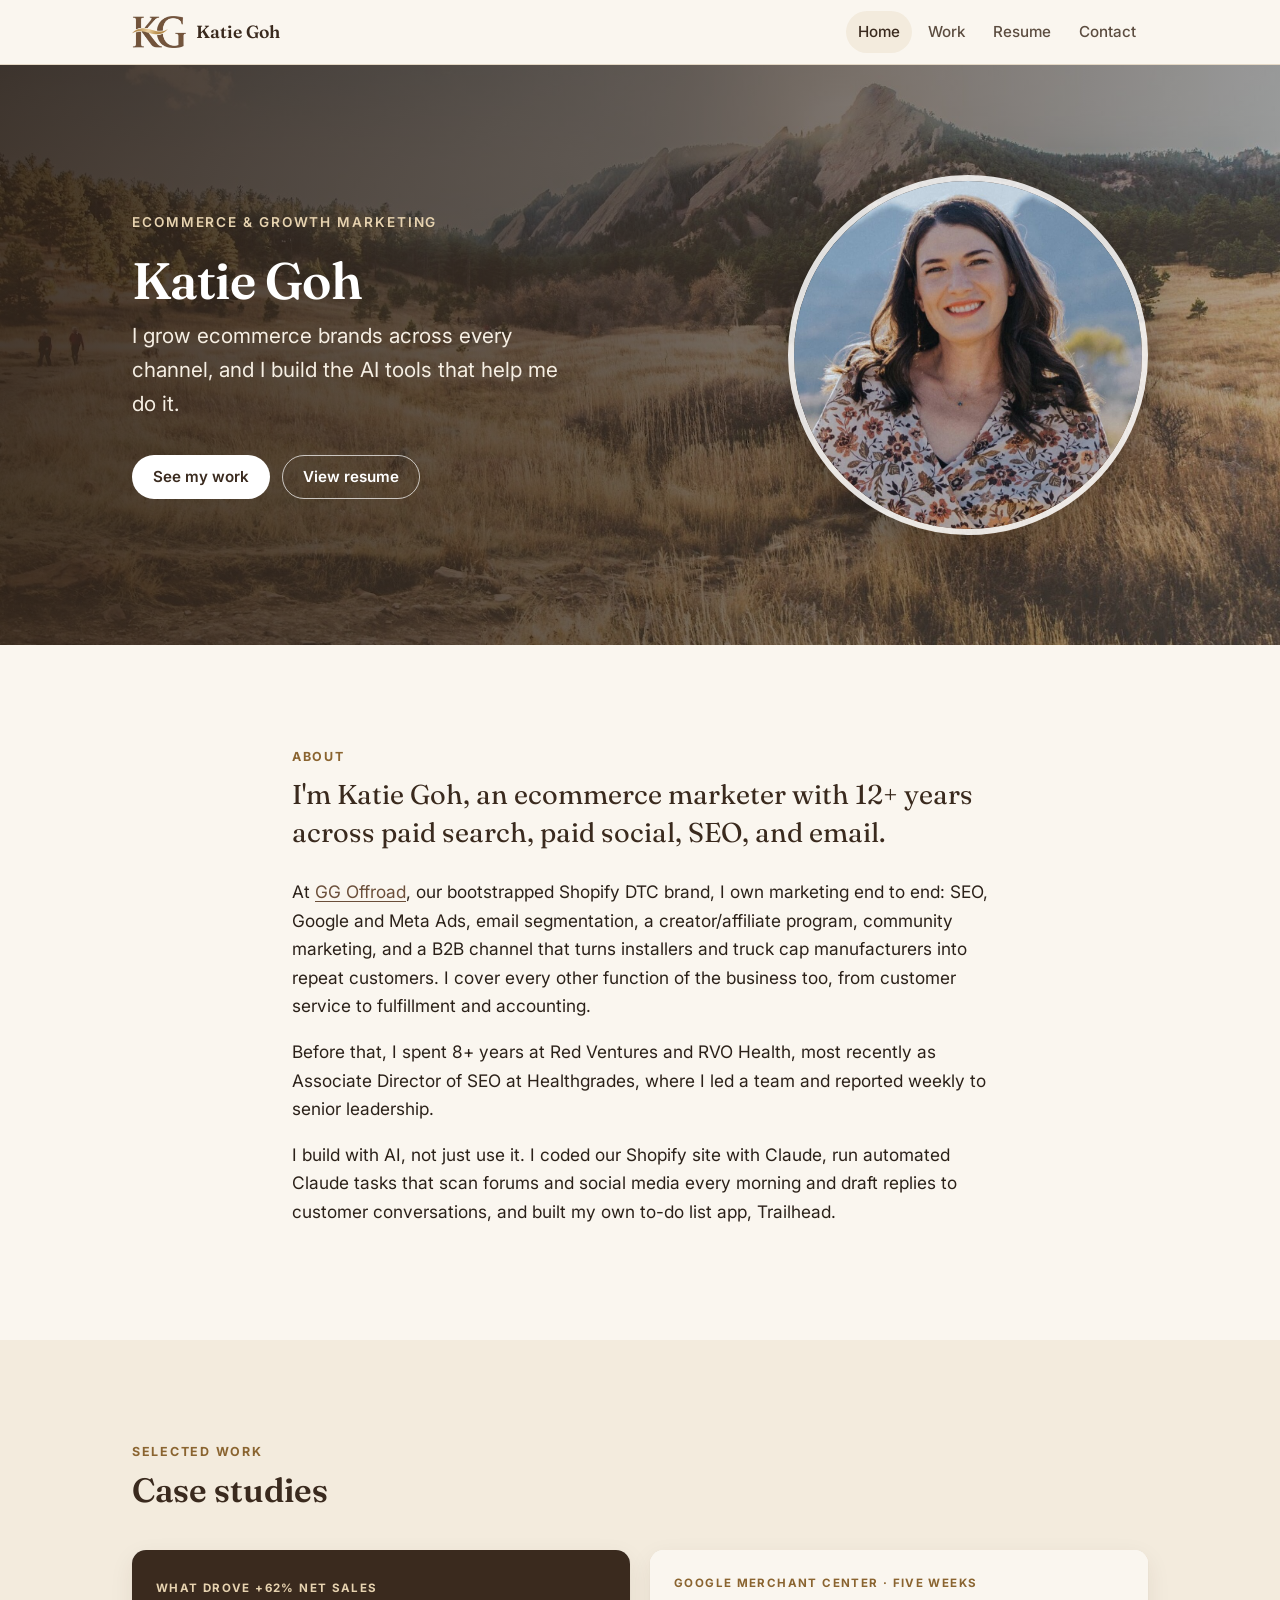
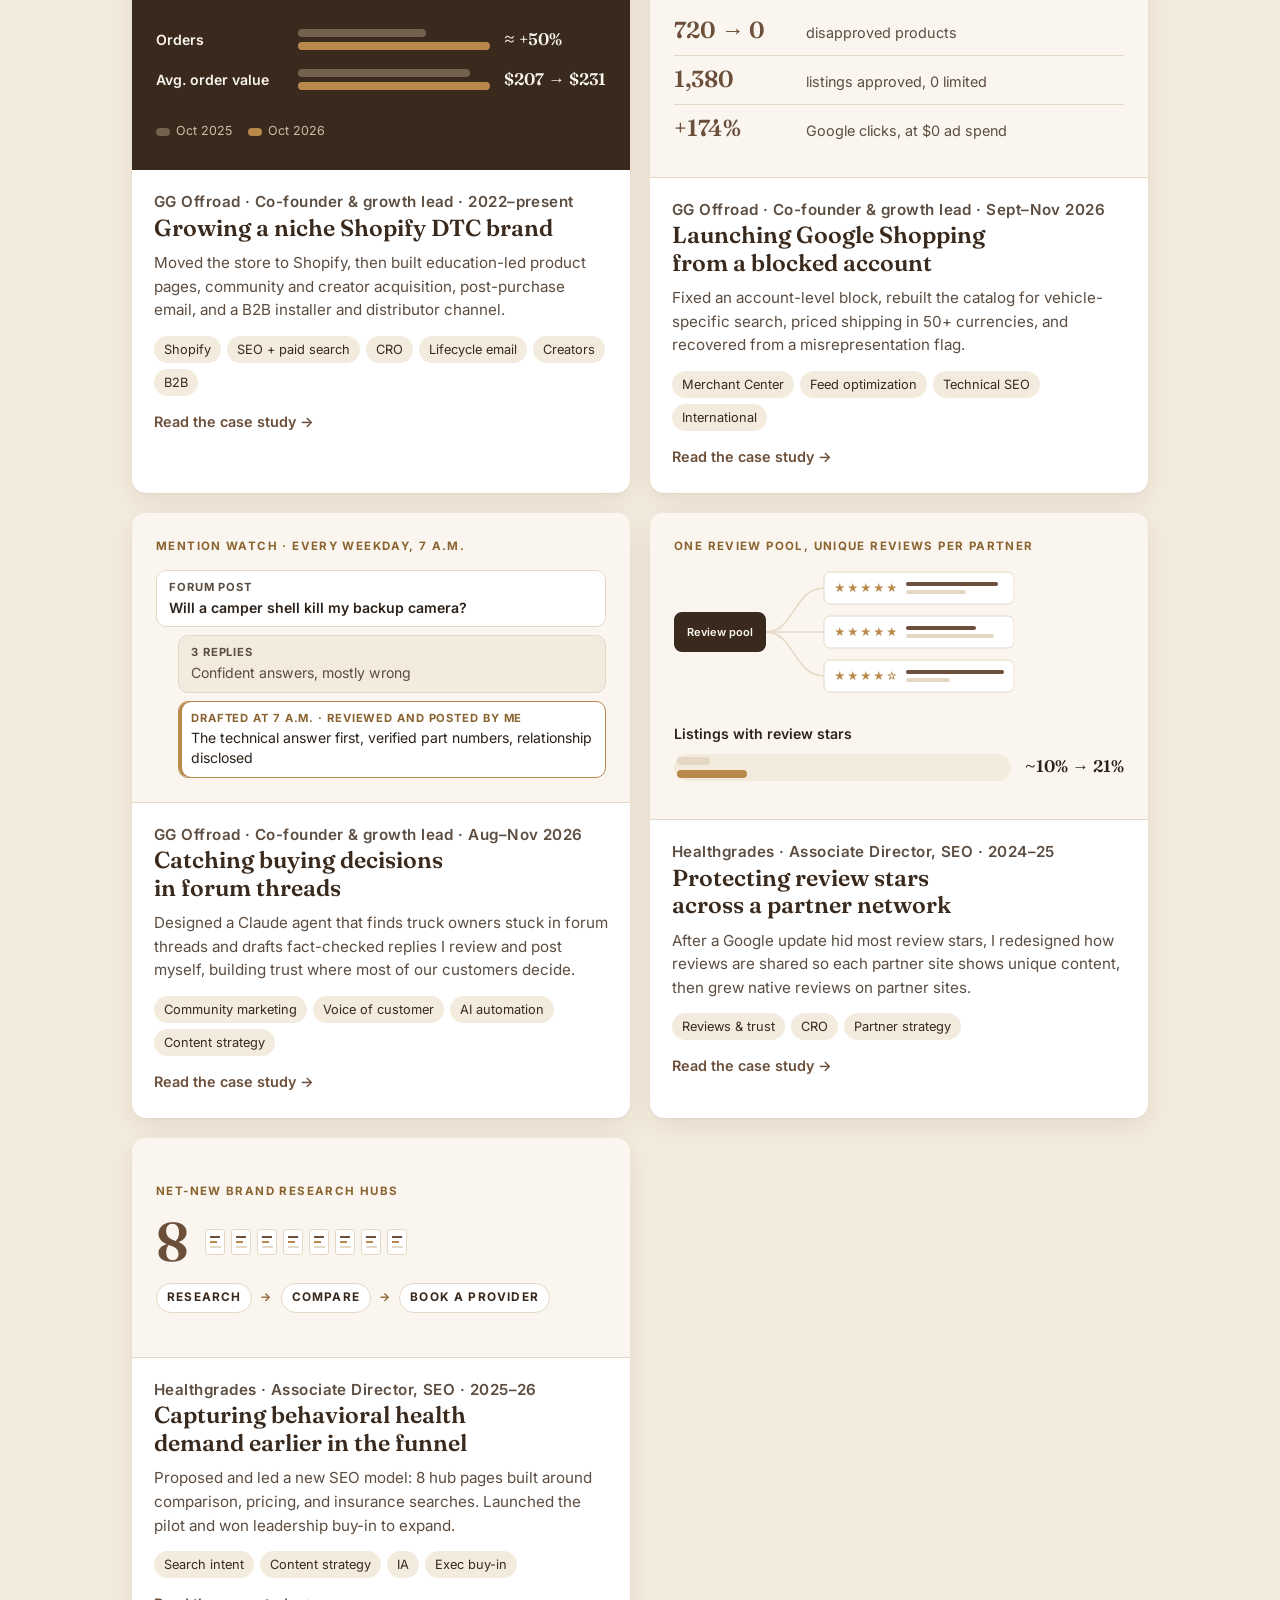
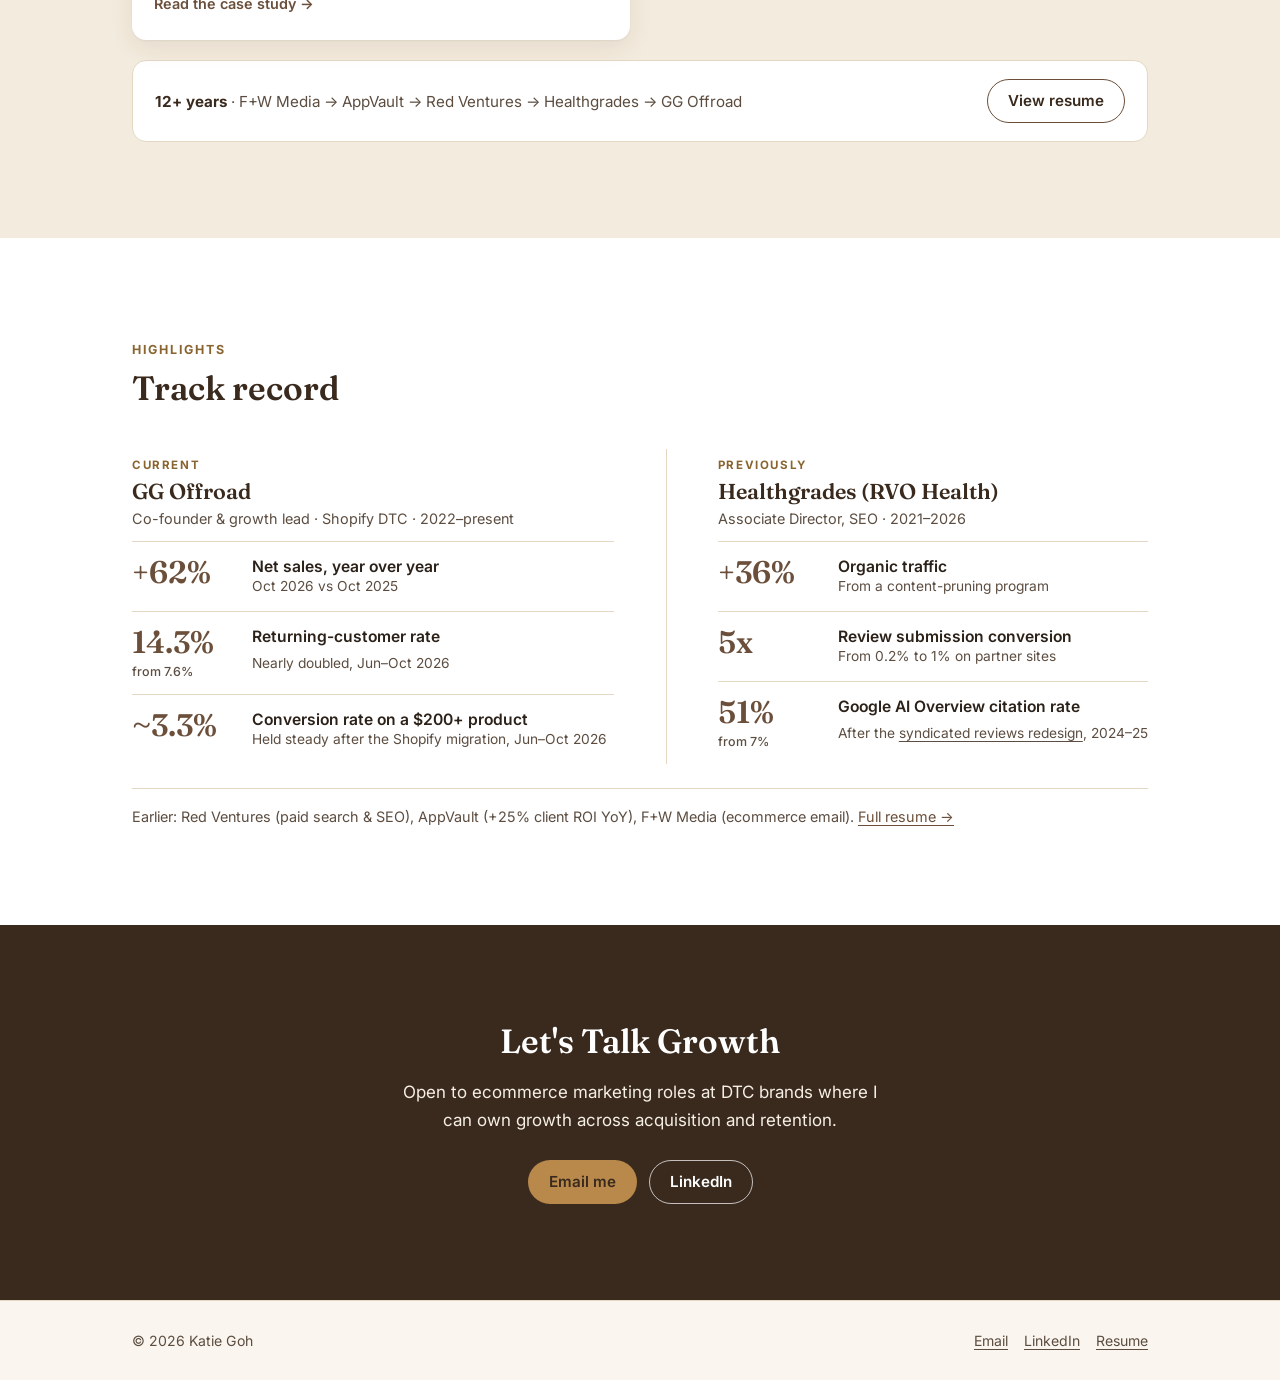
==== index.html @ f70c985a "Add Google Shopping case study; reframe Mention Watch results - New case study: launching Google Sho" ====
<!doctype html>
<html lang="en">
<head>
  <meta charset="utf-8">
  <meta name="viewport" content="width=device-width, initial-scale=1">
  <title>Katie Goh | Ecommerce &amp; Growth Marketing</title>
  <meta name="description" content="Katie Goh is an ecommerce marketer with 12+ years across paid search, paid social, SEO, and email, who builds AI tools to grow DTC brands.">
  <link rel="canonical" href="https://katelyngoh.github.io/career-portfolio/">
  <meta property="og:type" content="website">
  <meta property="og:title" content="Katie Goh | Ecommerce &amp; Growth Marketing">
  <meta property="og:description" content="I grow ecommerce brands across every channel, and I build the AI tools that help me do it.">
  <meta property="og:url" content="https://katelyngoh.github.io/career-portfolio/">
  <meta property="og:image" content="https://katelyngoh.github.io/career-portfolio/assets/img/social-preview.jpg">
  <meta name="twitter:card" content="summary_large_image">
  <link rel="icon" type="image/png" href="assets/img/favicon.png">
  <link rel="apple-touch-icon" href="assets/img/apple-touch-icon.png">
  <link rel="preconnect" href="https://fonts.googleapis.com">
  <link rel="preconnect" href="https://fonts.gstatic.com" crossorigin>
  <link href="https://fonts.googleapis.com/css2?family=Fraunces:opsz,wght@9..144,500;9..144,600&family=Inter:wght@400;500;600;700&display=swap" rel="stylesheet">
  <link rel="stylesheet" href="assets/css/style.css">
</head>
<body>
  <a class="skip-link" href="#main">Skip to content</a>

  <header class="site-header">
    <div class="container">
      <a class="brand" href="index.html" aria-label="Katie Goh, home">
        <img src="assets/img/kg-mark.png" alt="" width="204" height="120">
        <span>Katie Goh</span>
      </a>
      <nav aria-label="Main">
        <ul class="nav">
          <li><a href="index.html" aria-current="page">Home</a></li>
          <li><a href="index.html#work">Work</a></li>
          <li><a href="resume.html">Resume</a></li>
          <li><a href="#contact">Contact</a></li>
        </ul>
      </nav>
    </div>
  </header>

  <main id="main">
    <section class="hero">
      <div class="container">
        <div>
          <p class="eyebrow">Ecommerce &amp; Growth Marketing</p>
          <h1>Katie Goh</h1>
          <p class="lede">I grow ecommerce brands across every channel, and I build the AI tools that help me do it.</p>
          <div class="btn-row">
            <a class="btn btn-light" href="#work">See my work</a>
            <a class="btn btn-ghost" href="resume.html">View resume</a>
          </div>
        </div>
        <div class="hero-photo">
          <img src="assets/img/katie-goh.jpg" alt="Portrait of Katie Goh" width="900" height="900">
        </div>
      </div>
    </section>

    <section class="section about" id="about">
      <div class="container narrow">
        <span class="kicker">About</span>
        <p class="big">I'm Katie Goh, an ecommerce marketer with 12+ years across paid search, paid social, SEO, and email.</p>
        <p>At <a href="gg-offroad.html">GG Offroad</a>, our bootstrapped Shopify DTC brand, I own marketing end to end: SEO, Google and Meta Ads, email segmentation, a creator/affiliate program, community marketing, and a B2B channel that turns installers and truck cap manufacturers into repeat customers. I cover every other function of the business too, from customer service to fulfillment and accounting.</p>
        <p>Before that, I spent 8+ years at Red Ventures and RVO Health, most recently as Associate Director of SEO at Healthgrades, where I led a team and reported weekly to senior leadership.</p>
        <p>I build with AI, not just use it. I coded our Shopify site with Claude, run automated Claude tasks that scan forums and social media every morning and draft replies to customer conversations, and built my own to-do list app, Trailhead.</p>
      </div>
    </section>

    <section class="section section-alt" id="work">
      <div class="container">
        <span class="kicker">Selected work</span>
        <h2 class="section-title">Case studies</h2>

        <div class="cases">
          <article class="case">
            <div class="case-cover case-cover--dark">
              <p class="cover-label">What drove +62% net sales</p>
              <dl class="pairs">
                <dt>Orders</dt>
                <dd class="track" aria-hidden="true"><i style="--w:66.7%"></i><i style="--w:100%"></i></dd>
                <dd class="val">≈ +50%</dd>
                <dt>Avg. order value</dt>
                <dd class="track" aria-hidden="true"><i style="--w:89.6%"></i><i style="--w:100%"></i></dd>
                <dd class="val">$207 <span aria-hidden="true">→</span><span class="sr-only">to</span> $231</dd>
              </dl>
              <p class="legend" aria-hidden="true"><span class="before">Oct 2025</span><span class="after">Oct 2026</span></p>
            </div>
            <div class="case-body">
              <p class="case-meta">GG Offroad · Co-founder &amp; growth lead · 2022–present</p>
              <h3><a href="gg-offroad.html">Growing a niche Shopify DTC brand</a></h3>
              <p>Moved the store to Shopify, then built education-led product pages, community and creator acquisition, post-purchase email, and a B2B installer and distributor channel.</p>
              <ul class="case-tags" aria-label="Skills">
                <li>Shopify</li><li>SEO + paid search</li><li>CRO</li><li>Lifecycle email</li><li>Creators</li><li>B2B</li>
              </ul>
              <span class="more" aria-hidden="true">Read the case study →</span>
            </div>
          </article>

          <article class="case">
            <div class="case-cover">
              <p class="cover-label">Google Merchant Center · five weeks</p>
              <dl class="cover-stats">
                <div><dt>720 <span aria-hidden="true">→</span><span class="sr-only">to</span> 0</dt><dd>disapproved products</dd></div>
                <div><dt>1,380</dt><dd>listings approved, 0 limited</dd></div>
                <div><dt>+174%</dt><dd>Google clicks, at $0 ad spend</dd></div>
              </dl>
            </div>
            <div class="case-body">
              <p class="case-meta">GG Offroad · Co-founder &amp; growth lead · Sept–Nov 2026</p>
              <h3><a href="google-shopping.html">Launching Google Shopping from a blocked account</a></h3>
              <p>Fixed an account-level block, rebuilt the catalog for vehicle-specific search, priced shipping in 50+ currencies, and recovered from a misrepresentation flag.</p>
              <ul class="case-tags" aria-label="Skills">
                <li>Merchant Center</li><li>Feed optimization</li><li>Technical SEO</li><li>International</li>
              </ul>
              <span class="more" aria-hidden="true">Read the case study →</span>
            </div>
          </article>

          <article class="case">
            <div class="case-cover">
              <p class="cover-label">Mention Watch · every weekday, 7 a.m.</p>
              <div class="thread" aria-hidden="true">
                <p class="post"><span>Forum post</span>Will a camper shell kill my backup camera?</p>
                <p class="reply reply--muted"><span>3 replies</span>Confident answers, mostly wrong</p>
                <p class="reply reply--draft"><span>Drafted at 7 a.m. · reviewed and posted by me</span>The technical answer first, verified part numbers, relationship disclosed</p>
              </div>
            </div>
            <div class="case-body">
              <p class="case-meta">GG Offroad · Co-founder &amp; growth lead · Aug–Nov 2026</p>
              <h3><a href="mention-watch.html">Catching buying decisions in forum threads</a></h3>
              <p>Designed a Claude agent that finds truck owners stuck in forum threads and drafts fact-checked replies I review and post myself, building trust where most of our customers decide.</p>
              <ul class="case-tags" aria-label="Skills">
                <li>Community marketing</li><li>Voice of customer</li><li>AI automation</li><li>Content strategy</li>
              </ul>
              <span class="more" aria-hidden="true">Read the case study →</span>
            </div>
          </article>

          <article class="case">
            <div class="case-cover">
              <p class="cover-label">One review pool, unique reviews per partner</p>
              <svg class="network" viewBox="0 0 340 124" aria-hidden="true" focusable="false">
                <g stroke="#e4d8c5" stroke-width="1.5" fill="none">
                  <path d="M92 62 C120 62 120 18 150 18"/>
                  <path d="M92 62 L150 62"/>
                  <path d="M92 62 C120 62 120 106 150 106"/>
                </g>
                <rect x="0" y="42" width="92" height="40" rx="8" fill="#3a2a1e"/>
                <text x="46" y="66" text-anchor="middle" font-family="Inter, sans-serif" font-size="11" font-weight="600" fill="#faf6ef">Review pool</text>
                <g font-family="Inter, sans-serif" font-size="11" fill="#b8894a">
                  <rect x="150" y="2" width="190" height="32" rx="6" fill="#fff" stroke="#e4d8c5"/>
                  <text x="160" y="22" letter-spacing="1">★★★★★</text>
                  <rect x="232" y="12" width="92" height="4" rx="2" fill="#6b4f3a"/><rect x="232" y="20" width="60" height="4" rx="2" fill="#e4d8c5"/>
                  <rect x="150" y="46" width="190" height="32" rx="6" fill="#fff" stroke="#e4d8c5"/>
                  <text x="160" y="66" letter-spacing="1">★★★★★</text>
                  <rect x="232" y="56" width="70" height="4" rx="2" fill="#6b4f3a"/><rect x="232" y="64" width="88" height="4" rx="2" fill="#e4d8c5"/>
                  <rect x="150" y="90" width="190" height="32" rx="6" fill="#fff" stroke="#e4d8c5"/>
                  <text x="160" y="110" letter-spacing="1">★★★★☆</text>
                  <rect x="232" y="100" width="98" height="4" rx="2" fill="#6b4f3a"/><rect x="232" y="108" width="44" height="4" rx="2" fill="#e4d8c5"/>
                </g>
              </svg>
              <dl class="pairs pairs--stack">
                <dt>Listings with review stars</dt>
                <dd class="track track--scale" aria-hidden="true"><i style="--w:10%"></i><i style="--w:21%"></i></dd>
                <dd class="val">~10% <span aria-hidden="true">→</span><span class="sr-only">to</span> 21%</dd>
              </dl>
            </div>
            <div class="case-body">
              <p class="case-meta">Healthgrades · Associate Director, SEO · 2024–25</p>
              <h3><a href="syndicated-reviews.html">Protecting review stars across a partner network</a></h3>
              <p>After a Google update hid most review stars, I redesigned how reviews are shared so each partner site shows unique content, then grew native reviews on partner sites.</p>
              <ul class="case-tags" aria-label="Skills">
                <li>Reviews &amp; trust</li><li>CRO</li><li>Partner strategy</li>
              </ul>
              <span class="more" aria-hidden="true">Read the case study →</span>
            </div>
          </article>

          <article class="case">
            <div class="case-cover">
              <p class="cover-label">Net-new brand research hubs</p>
              <div class="hub-count">
                <span class="big" aria-hidden="true">8</span>
                <span class="pages" aria-hidden="true"><i></i><i></i><i></i><i></i><i></i><i></i><i></i><i></i></span>
              </div>
              <ol class="steps" aria-label="User journey the hubs serve">
                <li>Research</li><li class="arrow" aria-hidden="true">→</li><li>Compare</li><li class="arrow" aria-hidden="true">→</li><li>Book a provider</li>
              </ol>
            </div>
            <div class="case-body">
              <p class="case-meta">Healthgrades · Associate Director, SEO · 2025–26</p>
              <h3><a href="behavioral-health-seo.html">Capturing behavioral health demand earlier in the funnel</a></h3>
              <p>Proposed and led a new SEO model: 8 hub pages built around comparison, pricing, and insurance searches. Launched the pilot and won leadership buy-in to expand.</p>
              <ul class="case-tags" aria-label="Skills">
                <li>Search intent</li><li>Content strategy</li><li>IA</li><li>Exec buy-in</li>
              </ul>
              <span class="more" aria-hidden="true">Read the case study →</span>
            </div>
          </article>
        </div>

        <div class="resume-strip">
          <p><strong>12+ years</strong> · F+W Media → AppVault → Red Ventures → Healthgrades → GG Offroad</p>
          <a class="btn btn-outline" href="resume.html">View resume</a>
        </div>
      </div>
    </section>

    <section class="proof" aria-labelledby="proof-title">
      <div class="container">
        <span class="kicker">Highlights</span>
        <h2 id="proof-title" class="section-title">Track record</h2>
        <div class="proof-grid">
          <article class="ledger">
            <header>
              <span class="ledger-tag">Current</span>
              <h3>GG Offroad</h3>
              <p>Co-founder &amp; growth lead · Shopify DTC · 2022–present</p>
            </header>
            <ul>
              <li>
                <span class="num">+62%</span>
                <span class="what">Net sales, year over year</span>
                <span class="how">Oct 2026 vs Oct 2025</span>
              </li>
              <li>
                <span class="num">14.3%<small>from 7.6%</small></span>
                <span class="what">Returning-customer rate</span>
                <span class="how">Nearly doubled, Jun–Oct 2026</span>
              </li>
              <li>
                <span class="num">~3.3%</span>
                <span class="what">Conversion rate on a $200+ product</span>
                <span class="how">Held steady after the Shopify migration, Jun–Oct 2026</span>
              </li>
            </ul>
          </article>
          <article class="ledger">
            <header>
              <span class="ledger-tag">Previously</span>
              <h3>Healthgrades (RVO Health)</h3>
              <p>Associate Director, SEO · 2021–2026</p>
            </header>
            <ul>
              <li>
                <span class="num">+36%</span>
                <span class="what">Organic traffic</span>
                <span class="how">From a content-pruning program</span>
              </li>
              <li>
                <span class="num">5x</span>
                <span class="what">Review submission conversion</span>
                <span class="how">From 0.2% to 1% on partner sites</span>
              </li>
              <li>
                <span class="num">51%<small>from 7%</small></span>
                <span class="what">Google AI Overview citation rate</span>
                <span class="how">After the <a href="syndicated-reviews.html">syndicated reviews redesign</a>, 2024–25</span>
              </li>
            </ul>
          </article>
        </div>
        <p class="proof-earlier">Earlier: Red Ventures (paid search &amp; SEO), AppVault (+25% client ROI YoY), F+W Media (ecommerce email). <a href="resume.html">Full resume →</a></p>
      </div>
    </section>

    <section class="section contact" id="contact">
      <div class="container">
        <h2>Let's Talk Growth</h2>
        <p>Open to ecommerce marketing roles at DTC brands where I can own growth across acquisition and retention.</p>
        <div class="btn-row">
          <a class="btn btn-primary" href="mailto:goh.katelyn@gmail.com?subject=I%20saw%20your%20portfolio...">Email me</a>
          <a class="btn btn-ghost" href="https://www.linkedin.com/in/katiegoh/" rel="noopener">LinkedIn</a>
        </div>
      </div>
    </section>
  </main>

  <footer class="site-footer">
    <div class="container">
      <span>© <span data-year>2026</span> Katie Goh</span>
      <ul>
        <li><a href="mailto:goh.katelyn@gmail.com">Email</a></li>
        <li><a href="https://www.linkedin.com/in/katiegoh/" rel="noopener">LinkedIn</a></li>
        <li><a href="resume.html">Resume</a></li>
      </ul>
    </div>
  </footer>
  <script>document.querySelectorAll('[data-year]').forEach(function (el) { el.textContent = new Date().getFullYear(); });</script>
</body>
</html>
---- assets/css/style.css ----
/* ==========================================================================
   Katie Goh Portfolio — shared styles
   Colors come from the KG logo: deep brown, warm gold, and cream.
   Change a color here and it updates on every page.
   ========================================================================== */

:root {
  --cream: #faf6ef;
  --cream-2: #f3ebdd;
  --paper: #ffffff;
  --ink: #2b2119;
  --ink-soft: #5c4d40;
  --brown: #6b4f3a;
  --brown-deep: #3a2a1e;
  --gold: #b8894a;
  --gold-soft: #e7d3b0;
  --gold-ink: #8a6430;   /* darker gold for small text: passes contrast */
  --line: #e4d8c5;

  --serif: "Fraunces", Georgia, "Times New Roman", serif;
  --sans: "Inter", system-ui, -apple-system, "Segoe UI", Roboto, sans-serif;

  --radius: 14px;
  --shadow: 0 1px 2px rgba(58, 42, 30, 0.06), 0 8px 24px rgba(58, 42, 30, 0.08);
  --max: 1080px;
  --gutter: clamp(16px, 4vw, 32px);
}

*,
*::before,
*::after { box-sizing: border-box; }

html { scroll-behavior: smooth; -webkit-text-size-adjust: 100%; }

body {
  margin: 0;
  background: var(--cream);
  color: var(--ink);
  font-family: var(--sans);
  font-size: 17px;
  line-height: 1.65;
  -webkit-font-smoothing: antialiased;
}

img { max-width: 100%; height: auto; display: block; }

a { color: var(--brown); text-underline-offset: 3px; text-decoration-thickness: 1px; }
a:hover { color: var(--gold); }

h1, h2, h3 {
  font-family: var(--serif);
  color: var(--brown-deep);
  line-height: 1.2;
  font-weight: 600;
  margin: 0 0 0.5em;
  text-wrap: balance;
}
h1 { font-size: clamp(2.1rem, 5vw, 3.2rem); letter-spacing: -0.01em; }
h2 { font-size: clamp(1.6rem, 3.2vw, 2.1rem); }
h3 { font-size: 1.25rem; }

p { margin: 0 0 1em; }

.container { width: 100%; max-width: var(--max); margin: 0 auto; padding: 0 var(--gutter); }
.narrow { max-width: 760px; }

.skip-link {
  position: absolute; left: -9999px; top: 8px;
  background: var(--brown-deep); color: #fff; padding: 8px 14px; border-radius: 8px; z-index: 100;
}
.skip-link:focus { left: 8px; }

:focus-visible { outline: 3px solid var(--gold); outline-offset: 3px; border-radius: 4px; }

/* ---------- Header / navigation ---------- */

.site-header {
  position: sticky; top: 0; z-index: 50;
  background: rgba(250, 246, 239, 0.92);
  backdrop-filter: saturate(140%) blur(8px);
  -webkit-backdrop-filter: saturate(140%) blur(8px);
  border-bottom: 1px solid var(--line);
}
.site-header .container {
  display: flex; align-items: center; justify-content: space-between;
  gap: 16px; min-height: 64px;
}
.brand { display: flex; align-items: center; gap: 10px; text-decoration: none; color: var(--brown-deep); }
.brand img { height: 32px; width: auto; }
.brand span { font-family: var(--serif); font-weight: 600; font-size: 1.1rem; }

.nav { display: flex; gap: 4px; list-style: none; margin: 0; padding: 0; }
.nav a {
  display: block; padding: 8px 12px; border-radius: 999px;
  text-decoration: none; color: var(--ink-soft); font-weight: 500; font-size: 0.95rem;
}
.nav a:hover { background: var(--cream-2); color: var(--brown-deep); }
.nav a[aria-current="page"] { color: var(--brown-deep); background: var(--cream-2); }

@media (max-width: 560px) {
  .brand span { display: none; }
  .nav a { padding: 8px 9px; font-size: 0.9rem; }
}

/* ---------- Buttons ---------- */

.btn {
  display: inline-flex; align-items: center; gap: 8px;
  padding: 12px 20px; border-radius: 999px;
  font-weight: 600; font-size: 0.95rem; text-decoration: none;
  border: 1.5px solid transparent; transition: transform .15s ease, background .15s ease;
  font-family: inherit; background: transparent; cursor: pointer; line-height: 1.2;
}
.btn:hover { transform: translateY(-1px); }
.btn-primary { background: var(--brown-deep); color: #fff; }
.btn-primary:hover { background: var(--brown); color: #fff; }
.btn-light { background: #fff; color: var(--brown-deep); }
.btn-light:hover { background: var(--gold-soft); color: var(--brown-deep); }
.btn-ghost { border-color: rgba(255,255,255,0.7); color: #fff; }
.btn-ghost:hover { background: rgba(255,255,255,0.12); color: #fff; }
.btn-outline { border-color: var(--brown); color: var(--brown-deep); }
.btn-outline:hover { background: var(--brown-deep); color: #fff; }
.btn-row { display: flex; flex-wrap: wrap; gap: 12px; }

/* ---------- Home: hero ---------- */

.hero {
  position: relative; color: #fff;
  background: var(--brown-deep) url("../img/hero-flatirons.jpg") center 60% / cover no-repeat;
}
.hero::before {
  content: ""; position: absolute; inset: 0;
  background: linear-gradient(100deg, rgba(43,30,20,0.88) 0%, rgba(43,30,20,0.70) 50%, rgba(43,30,20,0.35) 100%);
}
.hero .container {
  position: relative;
  display: grid; grid-template-columns: 1.4fr 1fr; gap: clamp(24px, 5vw, 56px); align-items: center;
  padding-top: clamp(56px, 9vw, 110px); padding-bottom: clamp(56px, 9vw, 110px);
}
.hero h1 { color: #fff; margin-bottom: 0.15em; }
.hero .eyebrow {
  font-family: var(--sans); text-transform: uppercase; letter-spacing: 0.14em;
  font-size: 0.85rem; font-weight: 600; color: var(--gold-soft); margin-bottom: 1.2em;
}
.hero .lede { font-size: clamp(1.1rem, 2.2vw, 1.3rem); max-width: 34ch; color: #f6efe4; margin-bottom: 1.6em; }
.hero-photo img {
  width: 100%; max-width: 360px; margin-left: auto; aspect-ratio: 1; object-fit: cover;
  border-radius: 50%; border: 6px solid rgba(255,255,255,0.85);
  box-shadow: 0 20px 50px rgba(0,0,0,0.35);
}
@media (max-width: 760px) {
  .hero .container { grid-template-columns: 1fr; text-align: left; }
  .hero-photo { order: -1; }
  .hero-photo img { max-width: 180px; margin-left: 0; border-width: 4px; }
}

/* ---------- Generic sections ---------- */

.section { padding: clamp(56px, 8vw, 96px) 0; }
.section-alt { background: var(--cream-2); }
.section-title { margin-bottom: 1.2em; }
.kicker {
  display: inline-block; text-transform: uppercase; letter-spacing: 0.14em;
  font-size: 0.78rem; font-weight: 700; color: var(--gold-ink); margin-bottom: 0.6em;
}

.about p { font-size: 1.08rem; }
.about .big { font-family: var(--serif); font-size: clamp(1.35rem, 2.6vw, 1.7rem); color: var(--brown-deep); line-height: 1.4; }

/* ---------- Hero context line ---------- */

.hero .context { font-size: 0.98rem; color: #e9dccb; max-width: 46ch; margin: -0.6em 0 1.8em; }

/* ---------- Track record (highlights) ---------- */

.proof { background: var(--paper); padding: clamp(56px, 8vw, 96px) 0; }
.proof-grid { display: grid; grid-template-columns: 1fr 1fr; gap: clamp(24px, 4vw, 56px); }
.ledger + .ledger { border-left: 1px solid var(--line); padding-left: clamp(24px, 4vw, 56px); }
.ledger-tag { text-transform: uppercase; letter-spacing: 0.14em; font-size: 0.72rem; font-weight: 700; color: var(--gold-ink); }
.ledger h3 { margin: 2px 0 2px; font-size: 1.35rem; }
.ledger header p { font-size: 0.9rem; color: var(--ink-soft); margin: 0 0 10px; }
.ledger ul { list-style: none; margin: 0; padding: 0; }
.ledger li {
  display: grid; grid-template-columns: 6.5rem 1fr; column-gap: 16px; align-items: start;
  padding: 14px 0; border-top: 1px solid var(--line);
}
.ledger .num {
  grid-row: span 2; font-family: var(--serif); font-weight: 600;
  font-size: clamp(1.55rem, 3vw, 1.95rem); color: var(--brown); line-height: 1.05;
  font-variant-numeric: lining-nums tabular-nums;
}
.ledger .num small { display: block; font: 500 0.78rem/1.4 var(--sans); color: var(--ink-soft); margin-top: 4px; }
.ledger .what { font-weight: 600; font-size: 0.98rem; color: var(--ink); line-height: 1.35; }
.ledger .how { font-size: 0.86rem; color: var(--ink-soft); line-height: 1.45; }
.ledger .how a { color: var(--ink-soft); }
.proof-earlier { margin: 24px 0 0; padding-top: 16px; border-top: 1px solid var(--line); font-size: 0.9rem; color: var(--ink-soft); }
@media (max-width: 760px) {
  .proof-grid { grid-template-columns: 1fr; }
  .ledger + .ledger { border-left: 0; padding-left: 0; }
  .ledger li { grid-template-columns: 5.75rem 1fr; }
}

/* ---------- Case study cards ---------- */

.cases { display: grid; grid-template-columns: 1fr 1fr; gap: 20px; }
.case {
  position: relative; background: var(--paper); border-radius: var(--radius); box-shadow: var(--shadow);
  overflow: hidden; display: flex; flex-direction: column; transition: transform .2s ease, box-shadow .2s ease;
}
.case--feature { grid-column: 1 / -1; display: grid; grid-template-columns: 1.1fr 1fr; }
.case:hover { transform: translateY(-3px); box-shadow: 0 2px 4px rgba(58,42,30,.08), 0 16px 36px rgba(58,42,30,.14); }
.case:hover h3 a { text-decoration: underline; text-decoration-color: var(--gold); }
.case .more { display: inline-block; margin-top: 14px; font-weight: 600; font-size: 0.9rem; color: var(--brown); transition: transform .2s ease; }
.case:hover .more { transform: translateX(4px); }
.case:focus-within { box-shadow: 0 0 0 3px var(--gold), var(--shadow); }
.case h3 a:focus-visible { outline: none; }

.case-cover {
  padding: 24px; min-height: 220px; background: var(--cream); border-bottom: 1px solid var(--line);
  display: flex; flex-direction: column; justify-content: center; gap: 14px;
}
.case--feature .case-cover { border-bottom: 0; border-right: 1px solid var(--line); }
.case-cover--dark { background: var(--brown-deep); color: var(--cream); border: 0 !important; }
.cover-label { text-transform: uppercase; letter-spacing: 0.12em; font-size: 0.72rem; font-weight: 700; color: var(--gold-ink); margin: 0; }
.case-cover--dark .cover-label { color: var(--gold-soft); }
.cover-logo { width: 112px; height: auto; margin-bottom: 6px; }

.case-body { padding: 20px 22px 24px; display: flex; flex-direction: column; }
.case--feature .case-body { padding: clamp(22px, 3vw, 36px); justify-content: center; }
.case-meta { font-size: 0.8rem; font-weight: 600; letter-spacing: 0.03em; color: var(--ink-soft); margin: 0 0 6px; }
.case h3 { font-size: clamp(1.2rem, 2.2vw, 1.45rem); margin-bottom: 0.4em; }
.case--feature h3 { font-size: clamp(1.35rem, 2.6vw, 1.75rem); }
.case h3 a { color: var(--brown-deep); text-decoration: none; }
.case h3 a::after { content: ""; position: absolute; inset: 0; }
.case-body p { margin: 0; font-size: 0.95rem; color: var(--ink-soft); line-height: 1.55; }
.case-tags { display: flex; flex-wrap: wrap; gap: 6px; list-style: none; padding: 0; margin: 14px 0 0; }
.case-tags li { background: var(--cream-2); color: var(--brown-deep); border-radius: 999px; padding: 3px 10px; font-size: 0.8rem; }

/* Paired before/after bars */
.pairs { display: grid; grid-template-columns: 8rem 1fr auto; gap: 12px 14px; align-items: center; font-size: 0.88rem; }
.pairs dt { font-weight: 600; }
.pairs--stack { grid-template-columns: 1fr auto; row-gap: 8px; }
.pairs--stack dt { grid-column: 1 / -1; }
.track--scale { background: var(--cream-2); border-radius: 999px; padding: 3px; }
.pairs dd { margin: 0; }
.pairs .val { font-family: var(--serif); font-weight: 600; font-size: 1.05rem; white-space: nowrap; }
.track { display: grid; gap: 5px; min-width: 60px; }
.track i { display: block; height: 8px; border-radius: 999px; width: var(--w); background: var(--gold); }
.track i:first-child { background: var(--line); }
.case-cover--dark .track i:first-child { background: rgba(231, 211, 176, 0.32); }
.legend { display: flex; gap: 16px; font-size: 0.78rem; color: var(--ink-soft); margin: 0; }
.case-cover--dark .legend { color: #cdbda6; }
.legend span::before { content: ""; display: inline-block; width: 14px; height: 8px; border-radius: 999px; margin-right: 6px; vertical-align: middle; }
.legend .before::before { background: var(--line); }
.case-cover--dark .legend .before::before { background: rgba(231, 211, 176, 0.32); }
.legend .after::before { background: var(--gold); }

/* Behavioral health cover: 8 page glyphs + funnel steps */
.hub-count { display: flex; align-items: center; gap: 16px; flex-wrap: wrap; }
.hub-count .big { font-family: var(--serif); font-size: 3.4rem; line-height: 1; color: var(--brown); font-weight: 600; }
.pages { display: grid; grid-template-columns: repeat(8, 20px); gap: 6px; }
.pages i {
  width: 20px; height: 26px; background: var(--paper); border: 1px solid var(--line); border-radius: 3px;
  background:
    linear-gradient(var(--brown), var(--brown)) 4px 6px / 10px 2px no-repeat,
    linear-gradient(var(--gold), var(--gold)) 4px 11px / 7px 2px no-repeat,
    linear-gradient(var(--line), var(--line)) 4px 16px / 11px 2px no-repeat,
    var(--paper);
}
.steps { display: flex; flex-wrap: wrap; align-items: center; gap: 6px 8px; list-style: none; margin: 0; padding: 0;
         font-size: 0.74rem; font-weight: 700; letter-spacing: 0.1em; text-transform: uppercase; color: var(--brown-deep); }
.steps li { background: var(--paper); border: 1px solid var(--line); border-radius: 999px; padding: 4px 10px; }
.steps .arrow { color: var(--gold-ink); background: none; border: 0; padding: 0; }

/* Syndicated reviews cover: network diagram */
.network { width: 100%; height: auto; max-width: 340px; }

/* Resume strip under the cards */
.resume-strip {
  margin-top: 20px; display: flex; flex-wrap: wrap; align-items: center; justify-content: space-between; gap: 14px 24px;
  background: var(--paper); border: 1px solid var(--line); border-radius: var(--radius); padding: 18px 22px;
}
.resume-strip p { margin: 0; font-size: 0.95rem; color: var(--ink-soft); }
.resume-strip strong { color: var(--brown-deep); }

@media (max-width: 760px) {
  .cases, .case--feature { grid-template-columns: 1fr; }
  .case--feature .case-cover { border-right: 0; }
  .case-cover { min-height: 0; }
  .pages { grid-template-columns: repeat(4, 20px); }
  .pairs { grid-template-columns: 6.5rem 1fr auto; }
  .pairs--stack { grid-template-columns: 1fr auto; }
}
@media (prefers-reduced-motion: reduce) {
  .case, .case .more, .card { transition: none; }
}

.sr-only { position: absolute; width: 1px; height: 1px; padding: 0; margin: -1px; overflow: hidden; clip: rect(0 0 0 0); white-space: nowrap; border: 0; }


/* Stat list cover (Google Shopping) */
.cover-stats { margin: 0; display: grid; gap: 0; }
.cover-stats div { display: grid; grid-template-columns: 7.5rem 1fr; gap: 12px; align-items: baseline; padding: 10px 0; border-top: 1px solid var(--line); }
.cover-stats div:first-child { border-top: 0; }
.cover-stats dt { font-family: var(--serif); font-weight: 600; font-size: 1.45rem; line-height: 1.1; color: var(--brown); white-space: nowrap; }
.cover-stats dd { margin: 0; font-size: 0.9rem; color: var(--ink-soft); }

/* Forum thread illustration cover (Mention Watch) */
.thread { display: grid; gap: 8px; }
.thread p { margin: 0; background: var(--paper); border: 1px solid var(--line); border-radius: 10px; padding: 9px 12px; font-size: 0.88rem; line-height: 1.4; color: var(--ink); }
.thread span { display: block; font-size: 0.7rem; font-weight: 700; letter-spacing: 0.08em; text-transform: uppercase; color: var(--ink-soft); margin-bottom: 2px; }
.thread .post { font-weight: 600; }
.thread .reply { margin-left: 22px; }
.thread .reply--muted { color: var(--ink-soft); background: var(--cream-2); }
.thread .reply--draft { border-color: var(--gold); box-shadow: inset 3px 0 0 var(--gold); }
.thread .reply--draft span { color: var(--gold-ink); }

/* Case study subtitle + collapsible "How it's built" */
.lede-sub { font-size: 1.1rem; color: var(--ink-soft); max-width: 62ch; margin: 0.2em 0 0; }
.howbuilt { margin: 2.5em 0 0; border: 1px solid var(--line); border-radius: var(--radius); background: var(--paper); padding: 0 22px; }
.howbuilt summary {
  cursor: pointer; list-style: none; padding: 18px 0; font-family: var(--serif); font-weight: 600;
  font-size: 1.2rem; color: var(--brown-deep); display: flex; justify-content: space-between; align-items: center;
}
.howbuilt summary::-webkit-details-marker { display: none; }
.howbuilt summary::after { content: "+"; font-family: var(--sans); font-size: 1.4rem; color: var(--gold-ink); }
.howbuilt[open] summary::after { content: "−"; }
.howbuilt[open] { padding-bottom: 8px; }

/* ---------- Contact ---------- */

.contact { background: var(--brown-deep); color: #f6efe4; text-align: center; }
.contact h2 { color: #fff; }
.contact p { max-width: 46ch; margin-left: auto; margin-right: auto; }
.contact .btn-row { justify-content: center; margin-top: 1.5em; }
.contact .btn-primary { background: var(--gold); color: var(--brown-deep); }
.contact .btn-primary:hover { background: var(--gold-soft); }

/* ---------- Footer ---------- */

.site-footer { padding: 28px 0; font-size: 0.88rem; color: var(--ink-soft); border-top: 1px solid var(--line); }
.site-footer .container { display: flex; flex-wrap: wrap; justify-content: space-between; gap: 12px; }
.site-footer a { color: var(--ink-soft); }
.site-footer ul { list-style: none; display: flex; gap: 16px; margin: 0; padding: 0; }

/* ---------- Case study & resume pages ---------- */

.page-head { padding: clamp(40px, 7vw, 80px) 0 clamp(28px, 4vw, 40px); border-bottom: 1px solid var(--line); background: var(--paper); }
.breadcrumb { font-size: 0.9rem; margin-bottom: 1.2em; }
.breadcrumb a { text-decoration: none; color: var(--ink-soft); }
.breadcrumb a:hover { color: var(--brown); }
.meta { display: flex; flex-wrap: wrap; gap: 8px 10px; margin-top: 1em; padding: 0; list-style: none; }
.meta li {
  background: var(--cream-2); color: var(--brown-deep); border-radius: 999px;
  padding: 5px 12px; font-size: 0.88rem; font-weight: 500;
}
.meta li b { font-weight: 700; }

.glance {
  display: grid; grid-template-columns: repeat(2, 1fr); gap: 16px;
  margin: 0 0 3em;
}
@media (max-width: 640px) { .glance { grid-template-columns: 1fr; } }
.glance div { background: var(--paper); border: 1px solid var(--line); border-radius: var(--radius); padding: 18px 20px; }
.glance dt {
  text-transform: uppercase; letter-spacing: 0.12em; font-size: 0.75rem; font-weight: 700; color: var(--gold-ink); margin-bottom: 6px;
}
.glance dd { margin: 0; font-size: 0.98rem; }

.prose h2 { margin-top: 1.8em; font-size: clamp(1.4rem, 2.6vw, 1.75rem); }
.prose h3 { margin-top: 1.4em; }
.prose ul, .prose ol { padding-left: 1.2em; margin: 0 0 1.2em; }
.prose li { margin-bottom: 0.45em; }
.prose li::marker { color: var(--gold); }
.prose strong { color: var(--brown-deep); }
.prose figure { margin: 2em 0; }
.prose figure img { border-radius: var(--radius); box-shadow: var(--shadow); border: 1px solid var(--line); }
.prose figcaption { font-size: 0.88rem; color: var(--ink-soft); margin-top: 10px; text-align: center; }
.note { font-size: 0.9rem; color: var(--ink-soft); font-style: italic; }

.results {
  list-style: none; padding: 0 !important; margin: 1.2em 0 2em;
  display: grid; grid-template-columns: repeat(2, 1fr); gap: 14px;
}
@media (max-width: 520px) { .results { grid-template-columns: 1fr; } }
.results li {
  background: var(--paper); border-left: 4px solid var(--gold); border-radius: 10px;
  padding: 14px 16px; margin: 0; box-shadow: var(--shadow); font-size: 0.95rem;
}
.results li::marker { content: ""; }
.results strong { display: block; font-family: var(--serif); font-size: 1.5rem; color: var(--brown); line-height: 1.2; }

.callout {
  background: var(--cream-2); border-radius: var(--radius); padding: 20px 24px; margin: 1.5em 0;
  border: 1px solid var(--line);
}
.callout p:last-child { margin-bottom: 0; }

.pager {
  display: flex; flex-wrap: wrap; justify-content: space-between; gap: 12px;
  margin-top: 3em; padding-top: 2em; border-top: 1px solid var(--line);
}

/* Resume */
.resume-contact { display: flex; flex-wrap: wrap; gap: 6px 18px; color: var(--ink-soft); margin: 0.4em 0 0; padding: 0; list-style: none; }
.job { padding: 1.4em 0; border-bottom: 1px solid var(--line); }
.job:last-child { border-bottom: 0; }
.job h3 { margin: 0; }
.job .where { color: var(--ink-soft); font-size: 0.95rem; margin: 2px 0 10px; }
.job ul { margin-bottom: 0; }
.tags { display: flex; flex-wrap: wrap; gap: 8px; list-style: none; padding: 0 !important; }
.tags li { background: var(--paper); border: 1px solid var(--line); border-radius: 999px; padding: 4px 12px; font-size: 0.9rem; margin: 0; }
.tags li::marker { content: ""; }

/* Print the resume cleanly (File → Print → Save as PDF) */
@media print {
  .site-header, .site-footer, .no-print, .pager, .breadcrumb { display: none !important; }
  body { background: #fff; font-size: 11pt; }
  .page-head { padding: 0 0 12px; background: #fff; }
  .section { padding: 12px 0; }
  a { color: inherit; text-decoration: none; }
  .job { break-inside: avoid; padding: 10px 0; }
  .tags li { border: 0; padding: 0 8px 0 0; }
}
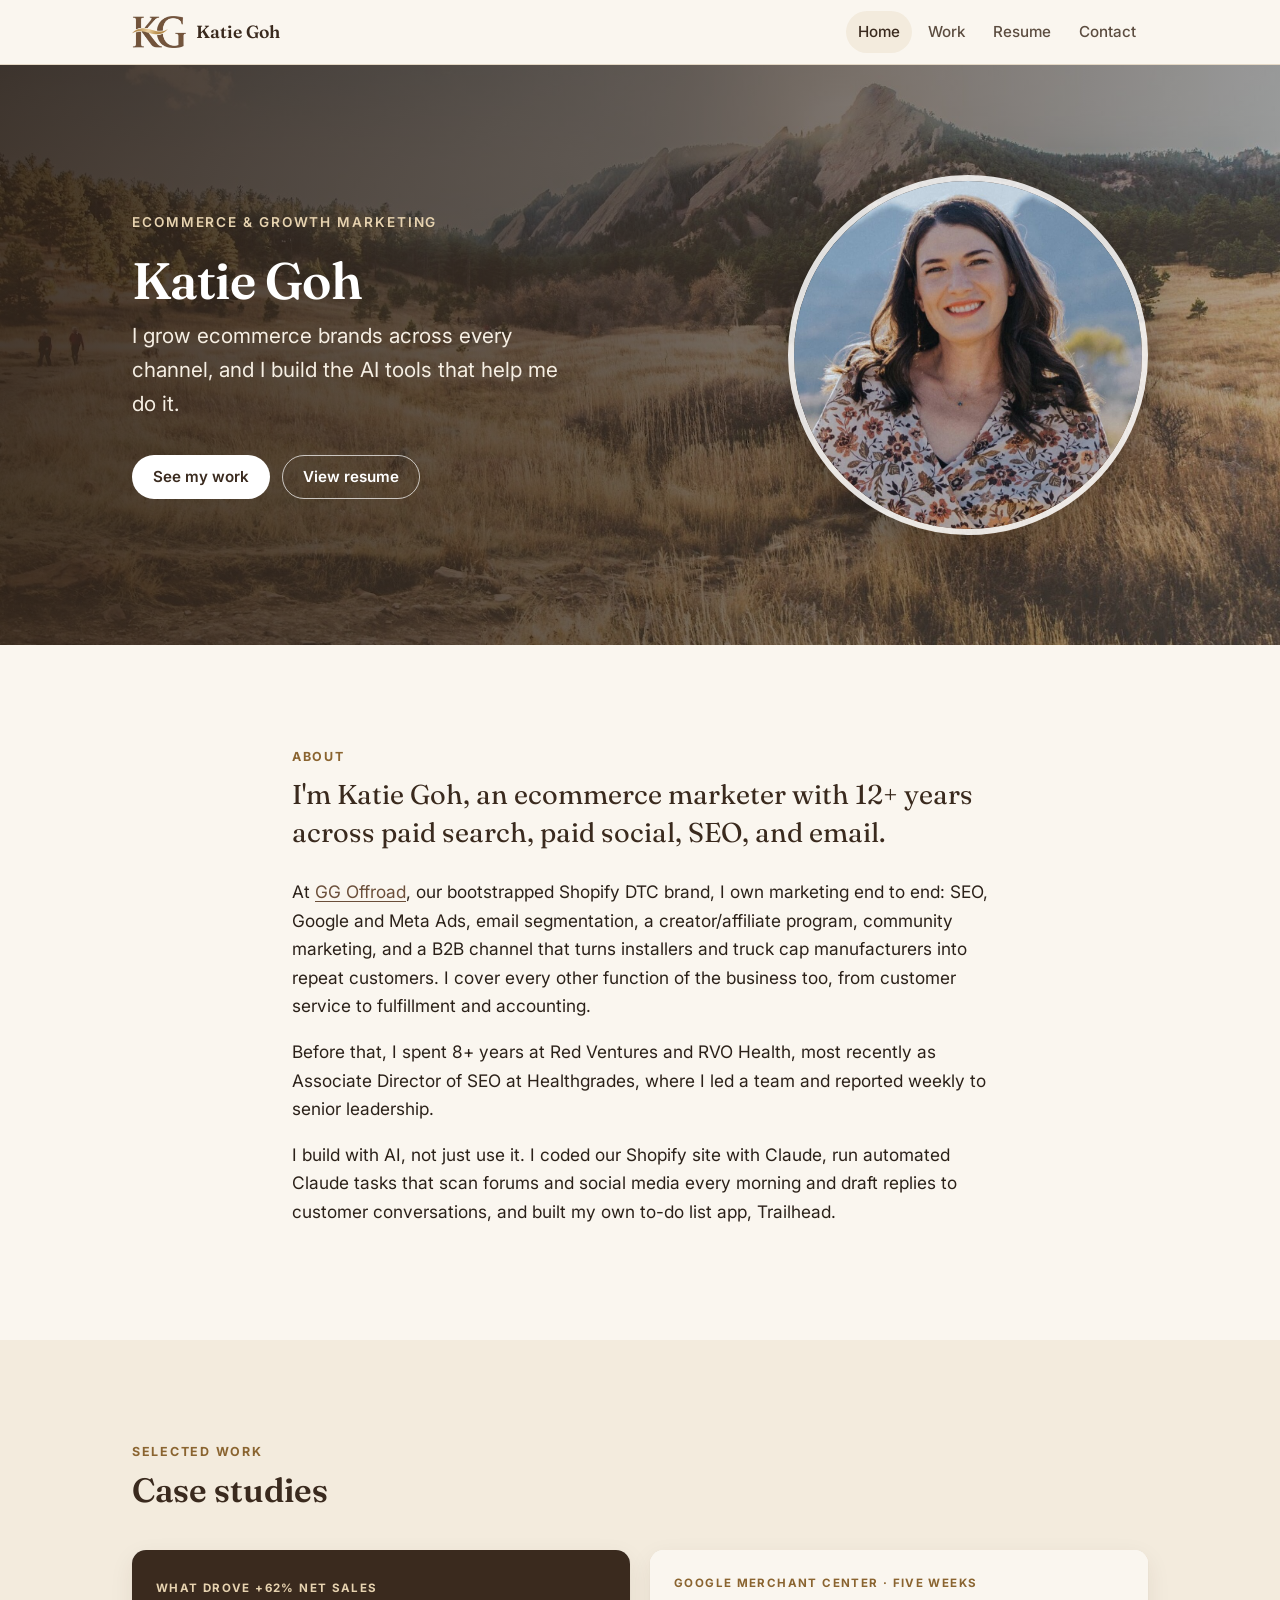
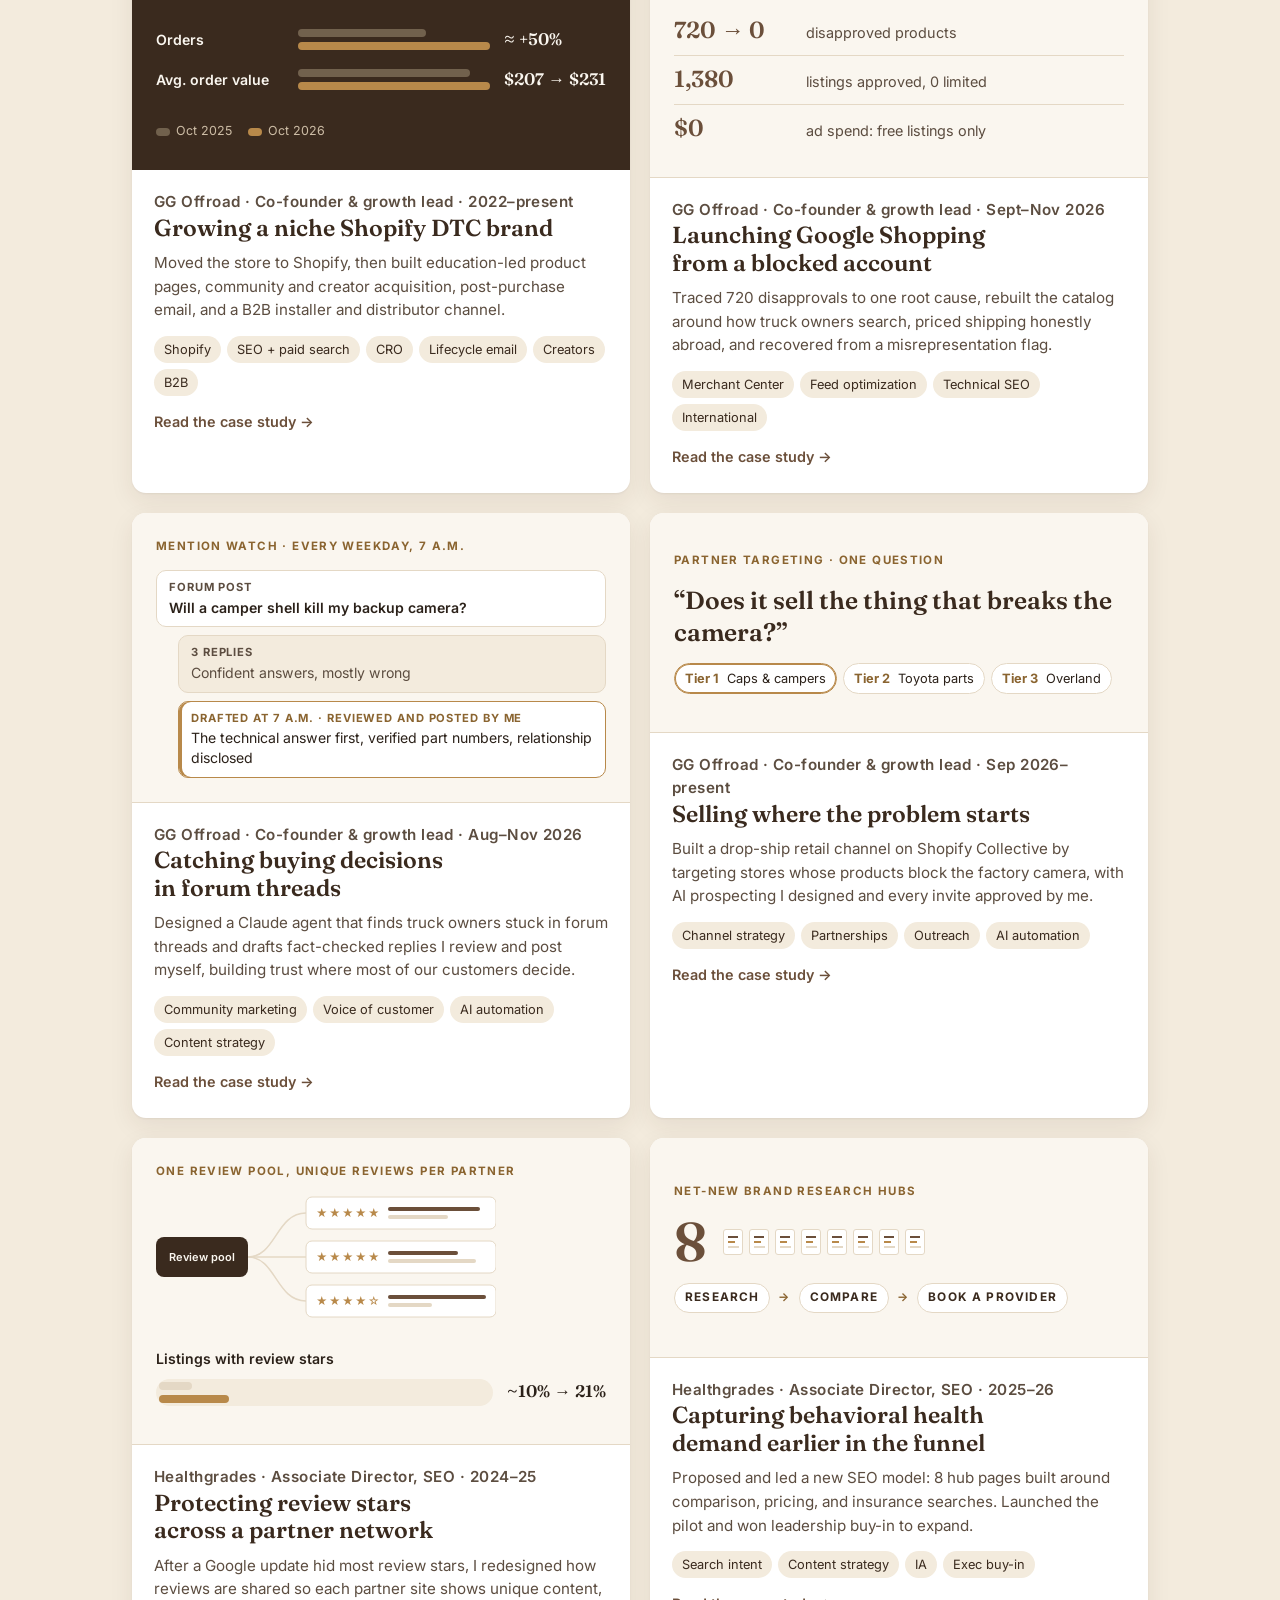
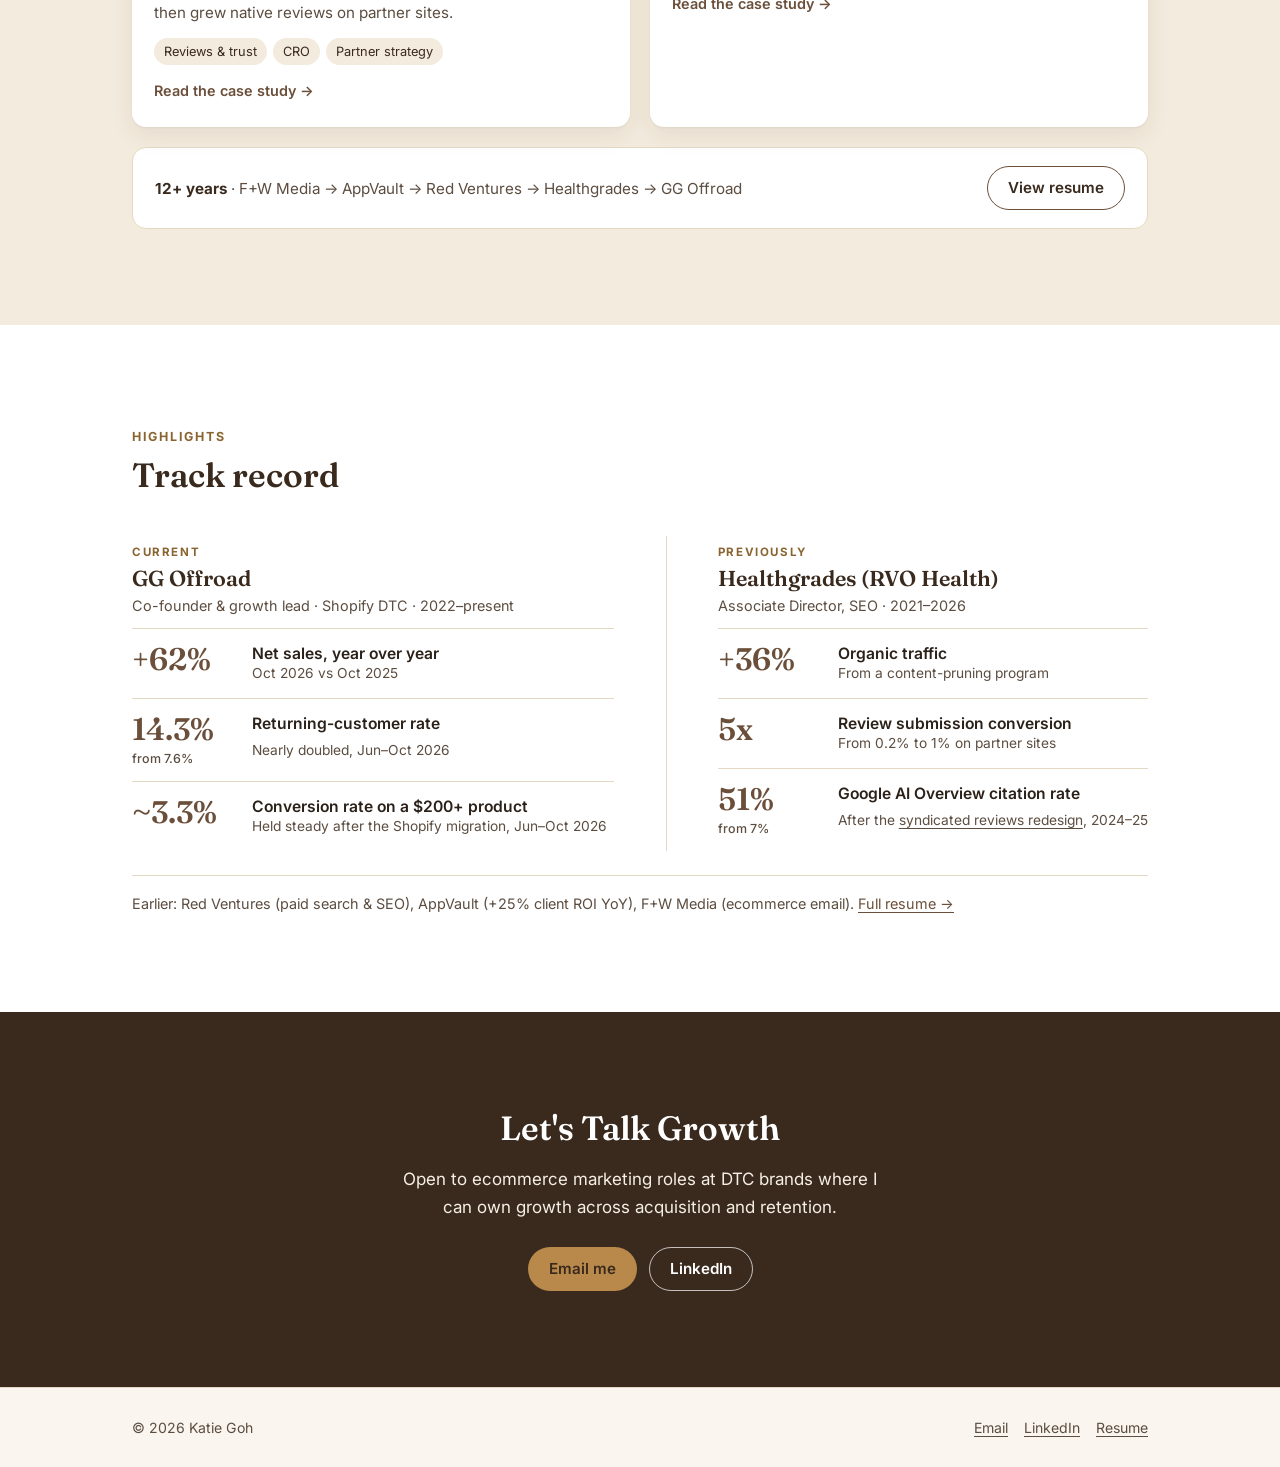
==== commit 70e20490: "Tighten Google Shopping, add Shopify Collective case study - Google Shopping: edited per recruiter a" ====
--- a/index.html
+++ b/index.html
@@ -103,13 +103,13 @@
               <dl class="cover-stats">
                 <div><dt>720 <span aria-hidden="true">→</span><span class="sr-only">to</span> 0</dt><dd>disapproved products</dd></div>
                 <div><dt>1,380</dt><dd>listings approved, 0 limited</dd></div>
-                <div><dt>+174%</dt><dd>Google clicks, at $0 ad spend</dd></div>
+                <div><dt>$0</dt><dd>ad spend: free listings only</dd></div>
               </dl>
             </div>
             <div class="case-body">
               <p class="case-meta">GG Offroad · Co-founder &amp; growth lead · Sept–Nov 2026</p>
               <h3><a href="google-shopping.html">Launching Google Shopping from a blocked account</a></h3>
-              <p>Fixed an account-level block, rebuilt the catalog for vehicle-specific search, priced shipping in 50+ currencies, and recovered from a misrepresentation flag.</p>
+              <p>Traced 720 disapprovals to one root cause, rebuilt the catalog around how truck owners search, priced shipping honestly abroad, and recovered from a misrepresentation flag.</p>
               <ul class="case-tags" aria-label="Skills">
                 <li>Merchant Center</li><li>Feed optimization</li><li>Technical SEO</li><li>International</li>
               </ul>
@@ -132,6 +132,25 @@
               <p>Designed a Claude agent that finds truck owners stuck in forum threads and drafts fact-checked replies I review and post myself, building trust where most of our customers decide.</p>
               <ul class="case-tags" aria-label="Skills">
                 <li>Community marketing</li><li>Voice of customer</li><li>AI automation</li><li>Content strategy</li>
+              </ul>
+              <span class="more" aria-hidden="true">Read the case study →</span>
+            </div>
+          </article>
+
+          <article class="case">
+            <div class="case-cover">
+              <p class="cover-label">Partner targeting · one question</p>
+              <p class="cover-quote">“Does it sell the thing that breaks the camera?”</p>
+              <ul class="tier-chips" aria-label="Retailer tiers">
+                <li><b>Tier 1</b> Caps &amp; campers</li><li><b>Tier 2</b> Toyota parts</li><li><b>Tier 3</b> Overland</li>
+              </ul>
+            </div>
+            <div class="case-body">
+              <p class="case-meta">GG Offroad · Co-founder &amp; growth lead · Sep 2026–present</p>
+              <h3><a href="shopify-collective.html">Selling where the problem starts</a></h3>
+              <p>Built a drop-ship retail channel on Shopify Collective by targeting stores whose products block the factory camera, with AI prospecting I designed and every invite approved by me.</p>
+              <ul class="case-tags" aria-label="Skills">
+                <li>Channel strategy</li><li>Partnerships</li><li>Outreach</li><li>AI automation</li>
               </ul>
               <span class="more" aria-hidden="true">Read the case study →</span>
             </div>
--- a/assets/css/style.css
+++ b/assets/css/style.css
@@ -315,6 +315,13 @@
 .thread .reply--draft { border-color: var(--gold); box-shadow: inset 3px 0 0 var(--gold); }
 .thread .reply--draft span { color: var(--gold-ink); }
 
+/* Partner targeting cover (Shopify Collective) */
+.cover-quote { margin: 0; font-family: var(--serif); font-size: clamp(1.25rem, 2.4vw, 1.55rem); line-height: 1.3; color: var(--brown-deep); font-weight: 600; }
+.tier-chips { list-style: none; margin: 0; padding: 0; display: flex; flex-wrap: wrap; gap: 6px; }
+.tier-chips li { background: var(--paper); border: 1px solid var(--line); border-radius: 999px; padding: 4px 10px; font-size: 0.8rem; color: var(--ink); }
+.tier-chips li:first-child { border-color: var(--gold); box-shadow: inset 0 0 0 1px var(--gold); }
+.tier-chips b { color: var(--gold-ink); font-weight: 700; margin-right: 4px; }
+
 /* Case study subtitle + collapsible "How it's built" */
 .lede-sub { font-size: 1.1rem; color: var(--ink-soft); max-width: 62ch; margin: 0.2em 0 0; }
 .howbuilt { margin: 2.5em 0 0; border: 1px solid var(--line); border-radius: var(--radius); background: var(--paper); padding: 0 22px; }
@@ -374,6 +381,7 @@
 .prose li::marker { color: var(--gold); }
 .prose strong { color: var(--brown-deep); }
 .prose figure { margin: 2em 0; }
+.prose blockquote.callout { margin: 1.2em 0; font-style: italic; }
 .prose figure img { border-radius: var(--radius); box-shadow: var(--shadow); border: 1px solid var(--line); }
 .prose figcaption { font-size: 0.88rem; color: var(--ink-soft); margin-top: 10px; text-align: center; }
 .note { font-size: 0.9rem; color: var(--ink-soft); font-style: italic; }
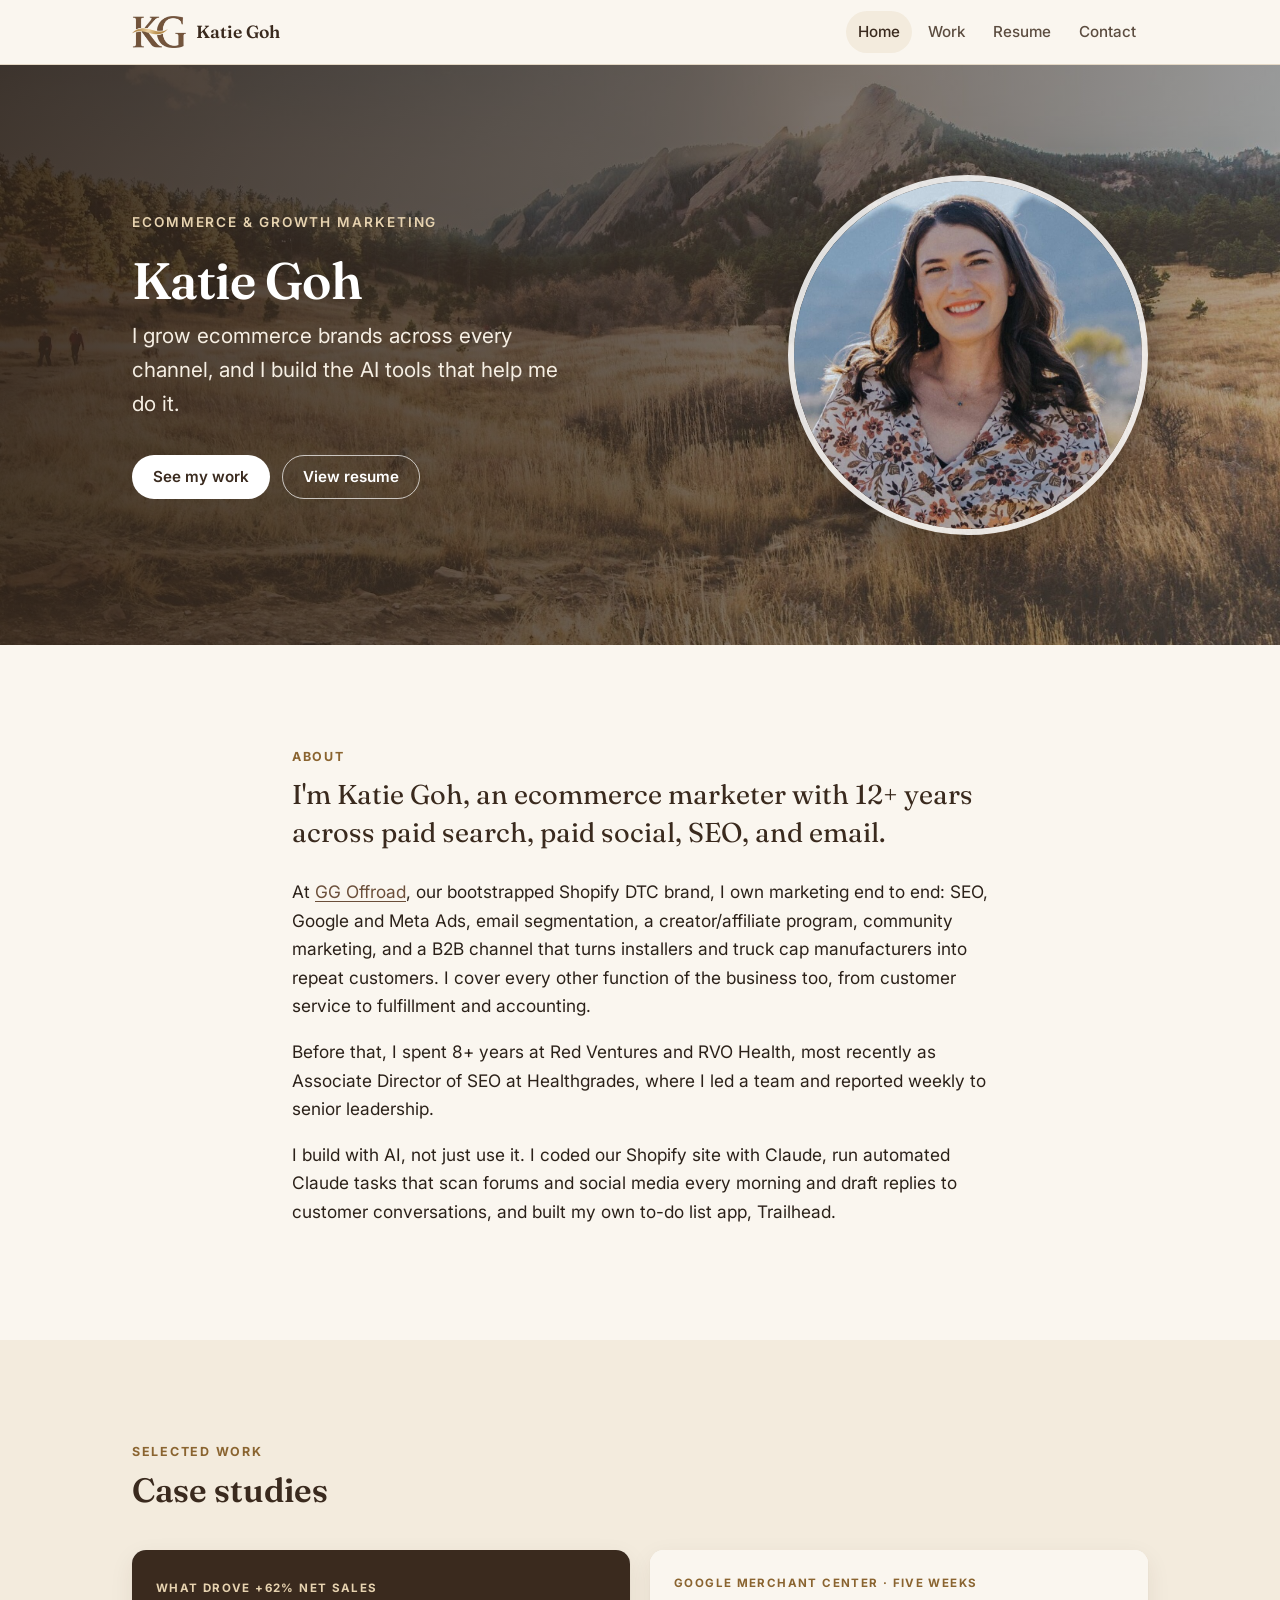
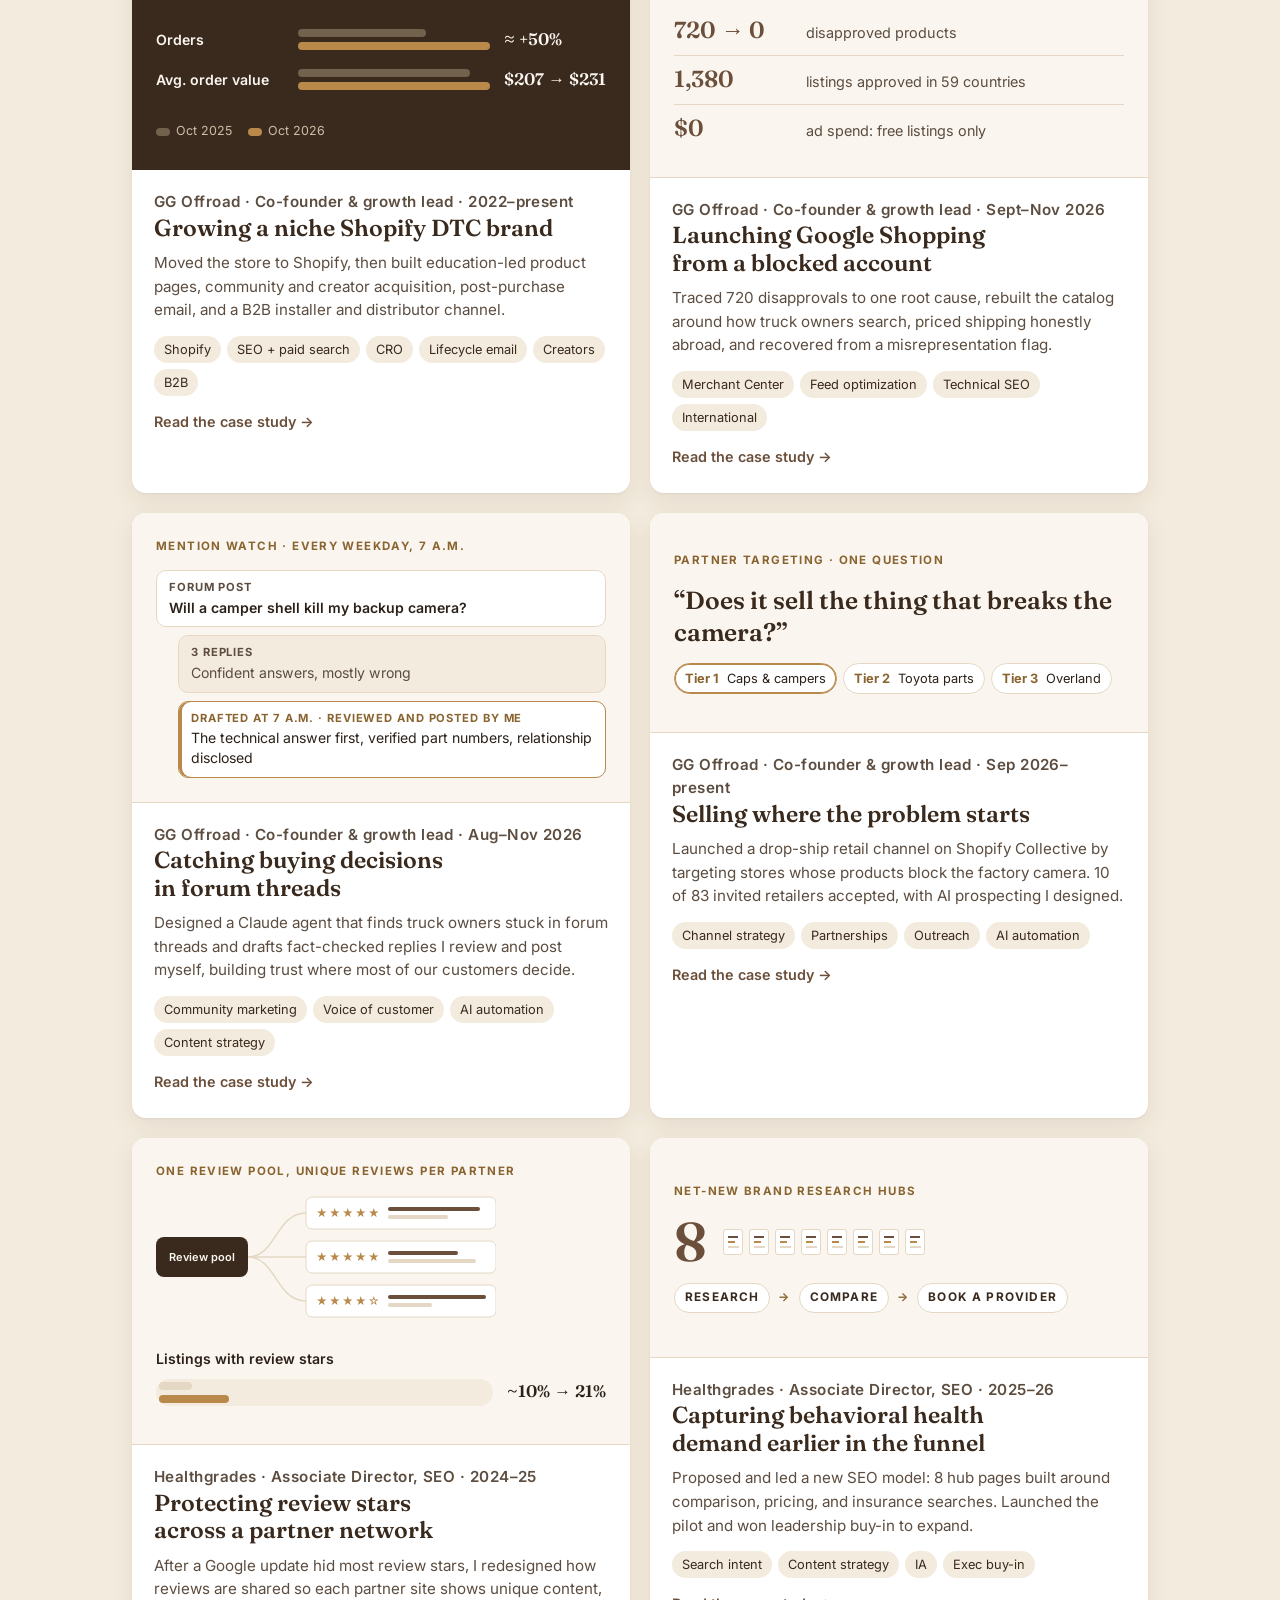
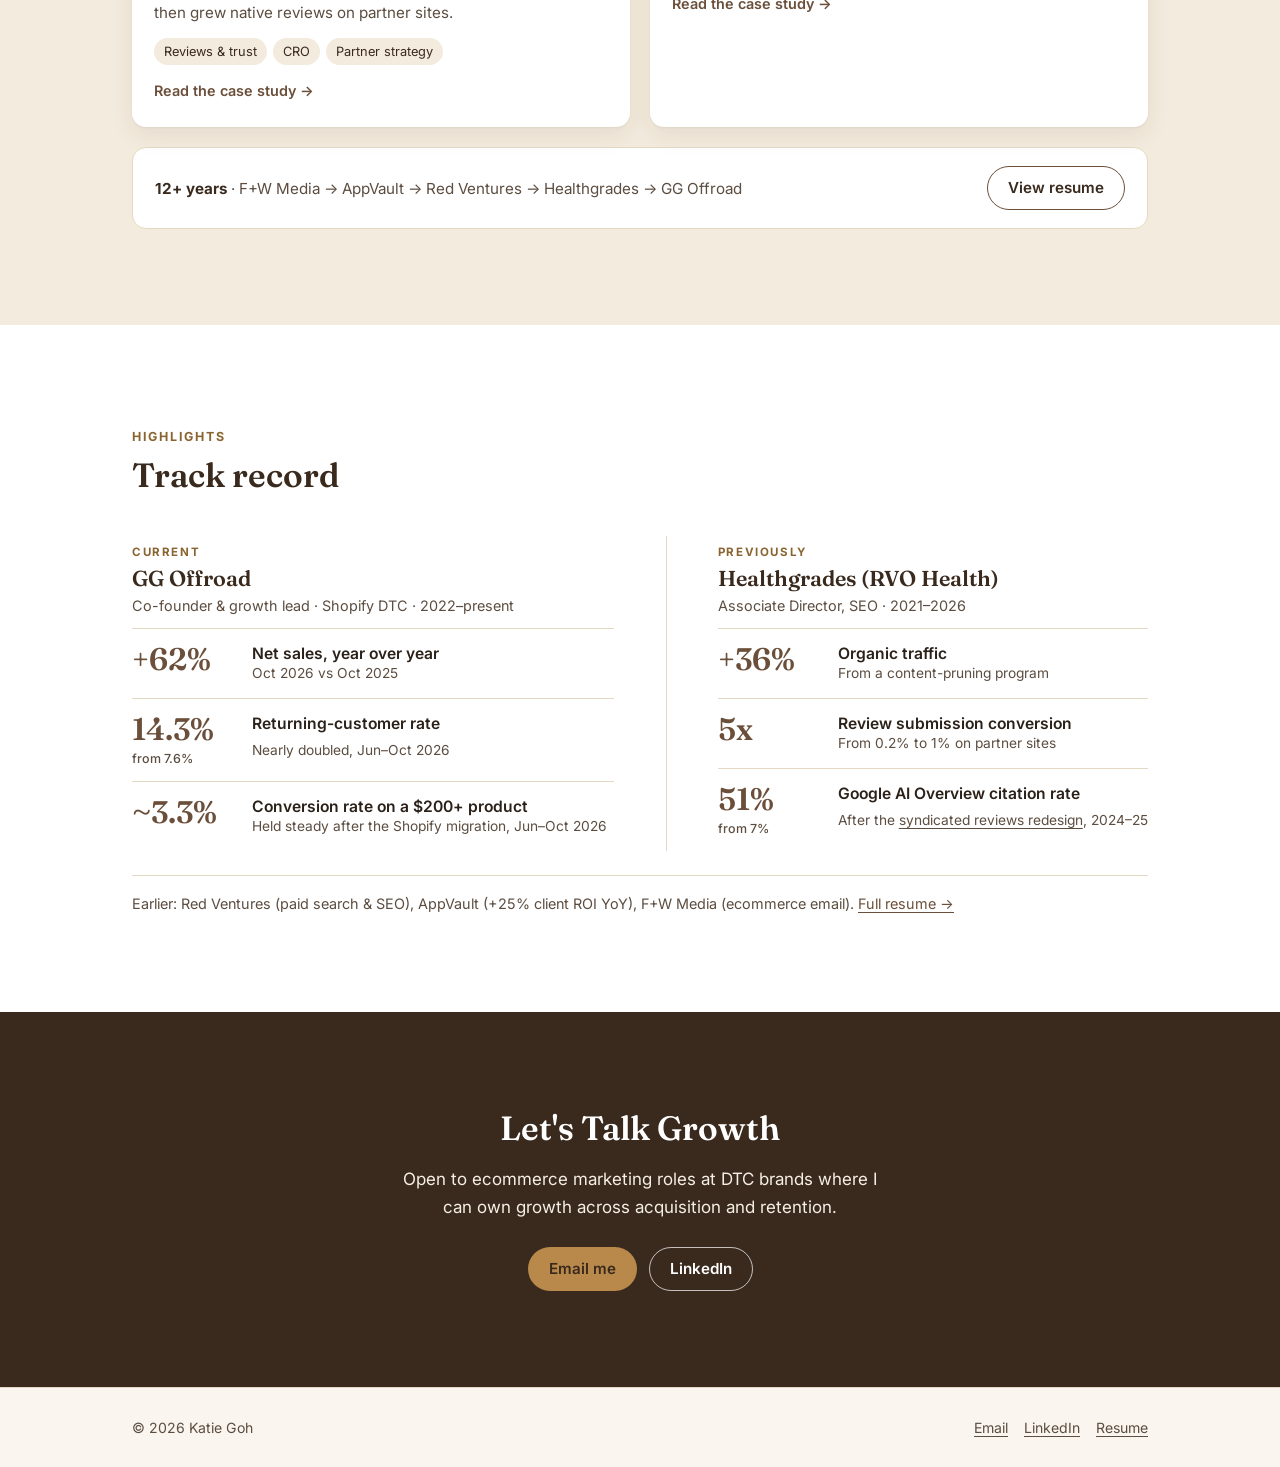
==== commit 48b9c6b2: "Fill in Google Shopping and Collective details from Katie Google Shopping: 59 countries, 1,380 produ" ====
--- a/index.html
+++ b/index.html
@@ -102,7 +102,7 @@
               <p class="cover-label">Google Merchant Center · five weeks</p>
               <dl class="cover-stats">
                 <div><dt>720 <span aria-hidden="true">→</span><span class="sr-only">to</span> 0</dt><dd>disapproved products</dd></div>
-                <div><dt>1,380</dt><dd>listings approved, 0 limited</dd></div>
+                <div><dt>1,380</dt><dd>listings approved in 59 countries</dd></div>
                 <div><dt>$0</dt><dd>ad spend: free listings only</dd></div>
               </dl>
             </div>
@@ -148,7 +148,7 @@
             <div class="case-body">
               <p class="case-meta">GG Offroad · Co-founder &amp; growth lead · Sep 2026–present</p>
               <h3><a href="shopify-collective.html">Selling where the problem starts</a></h3>
-              <p>Built a drop-ship retail channel on Shopify Collective by targeting stores whose products block the factory camera, with AI prospecting I designed and every invite approved by me.</p>
+              <p>Launched a drop-ship retail channel on Shopify Collective by targeting stores whose products block the factory camera. 10 of 83 invited retailers accepted, with AI prospecting I designed.</p>
               <ul class="case-tags" aria-label="Skills">
                 <li>Channel strategy</li><li>Partnerships</li><li>Outreach</li><li>AI automation</li>
               </ul>
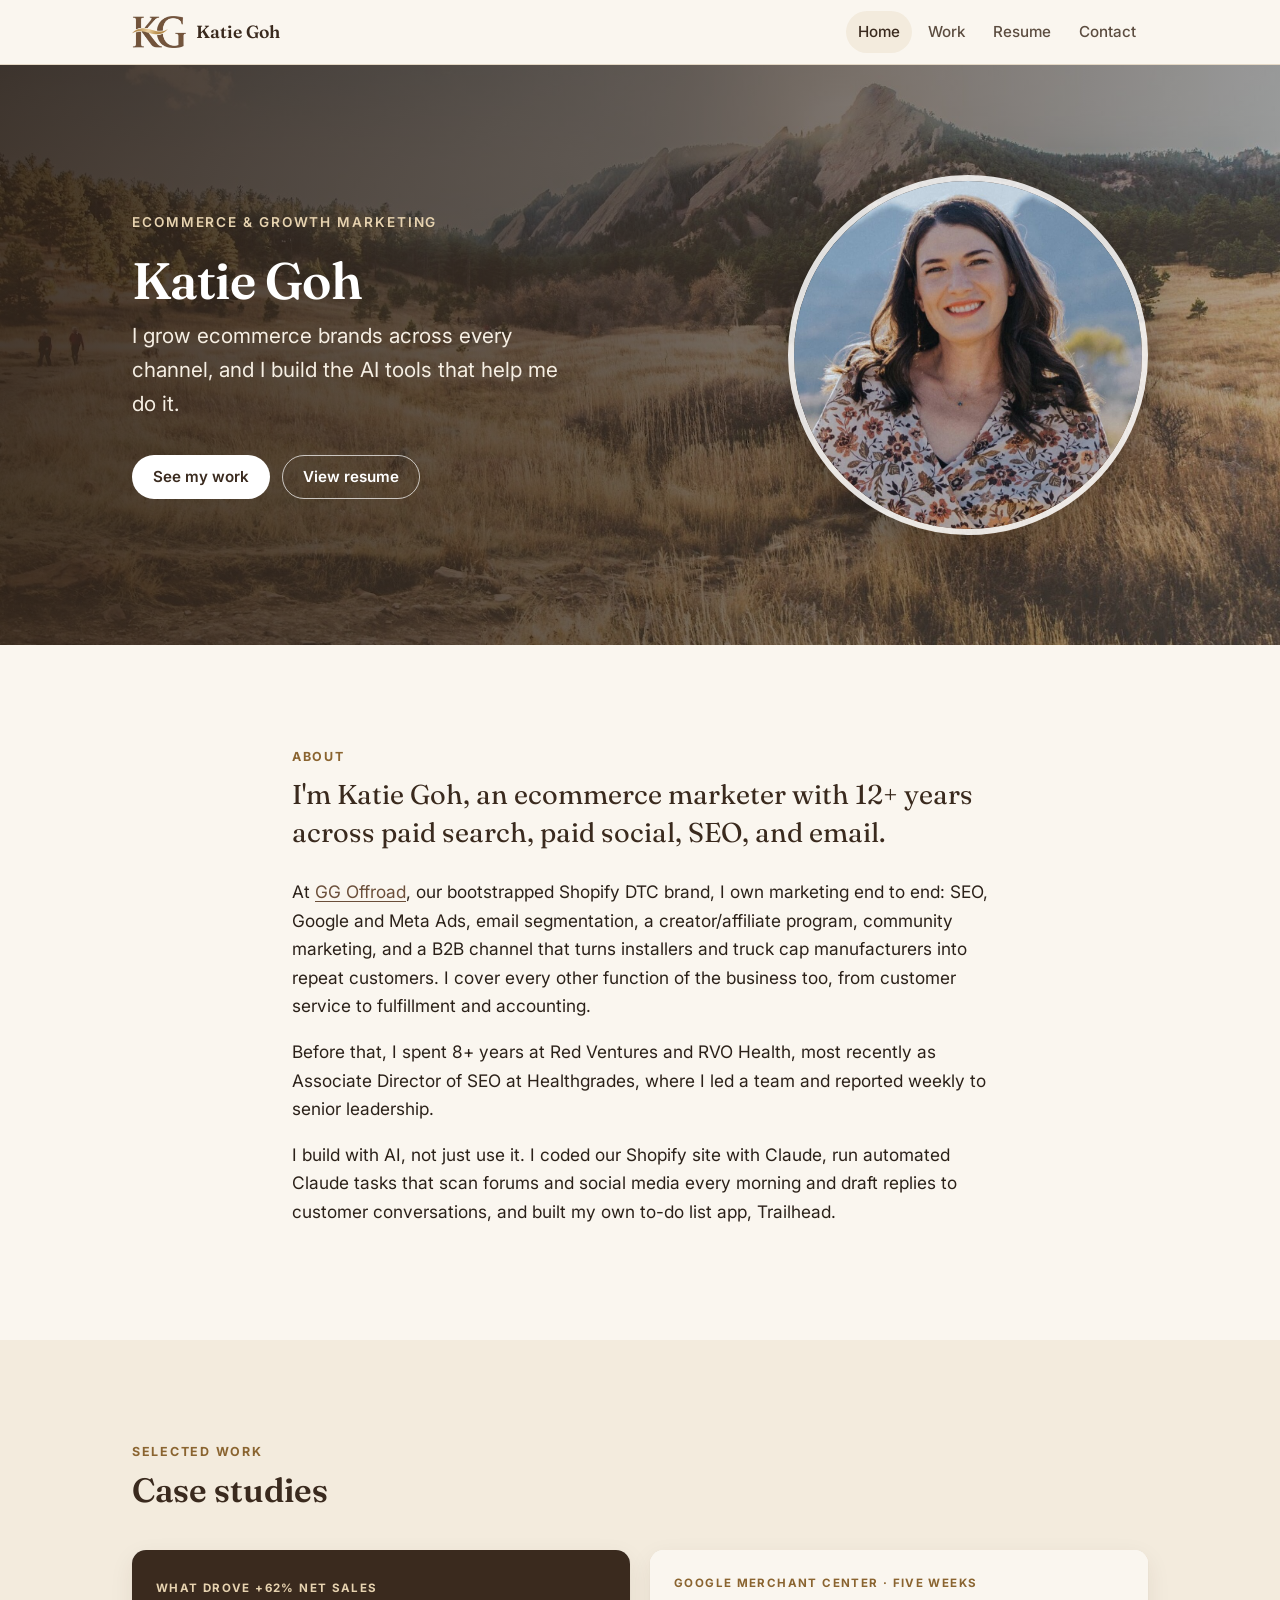
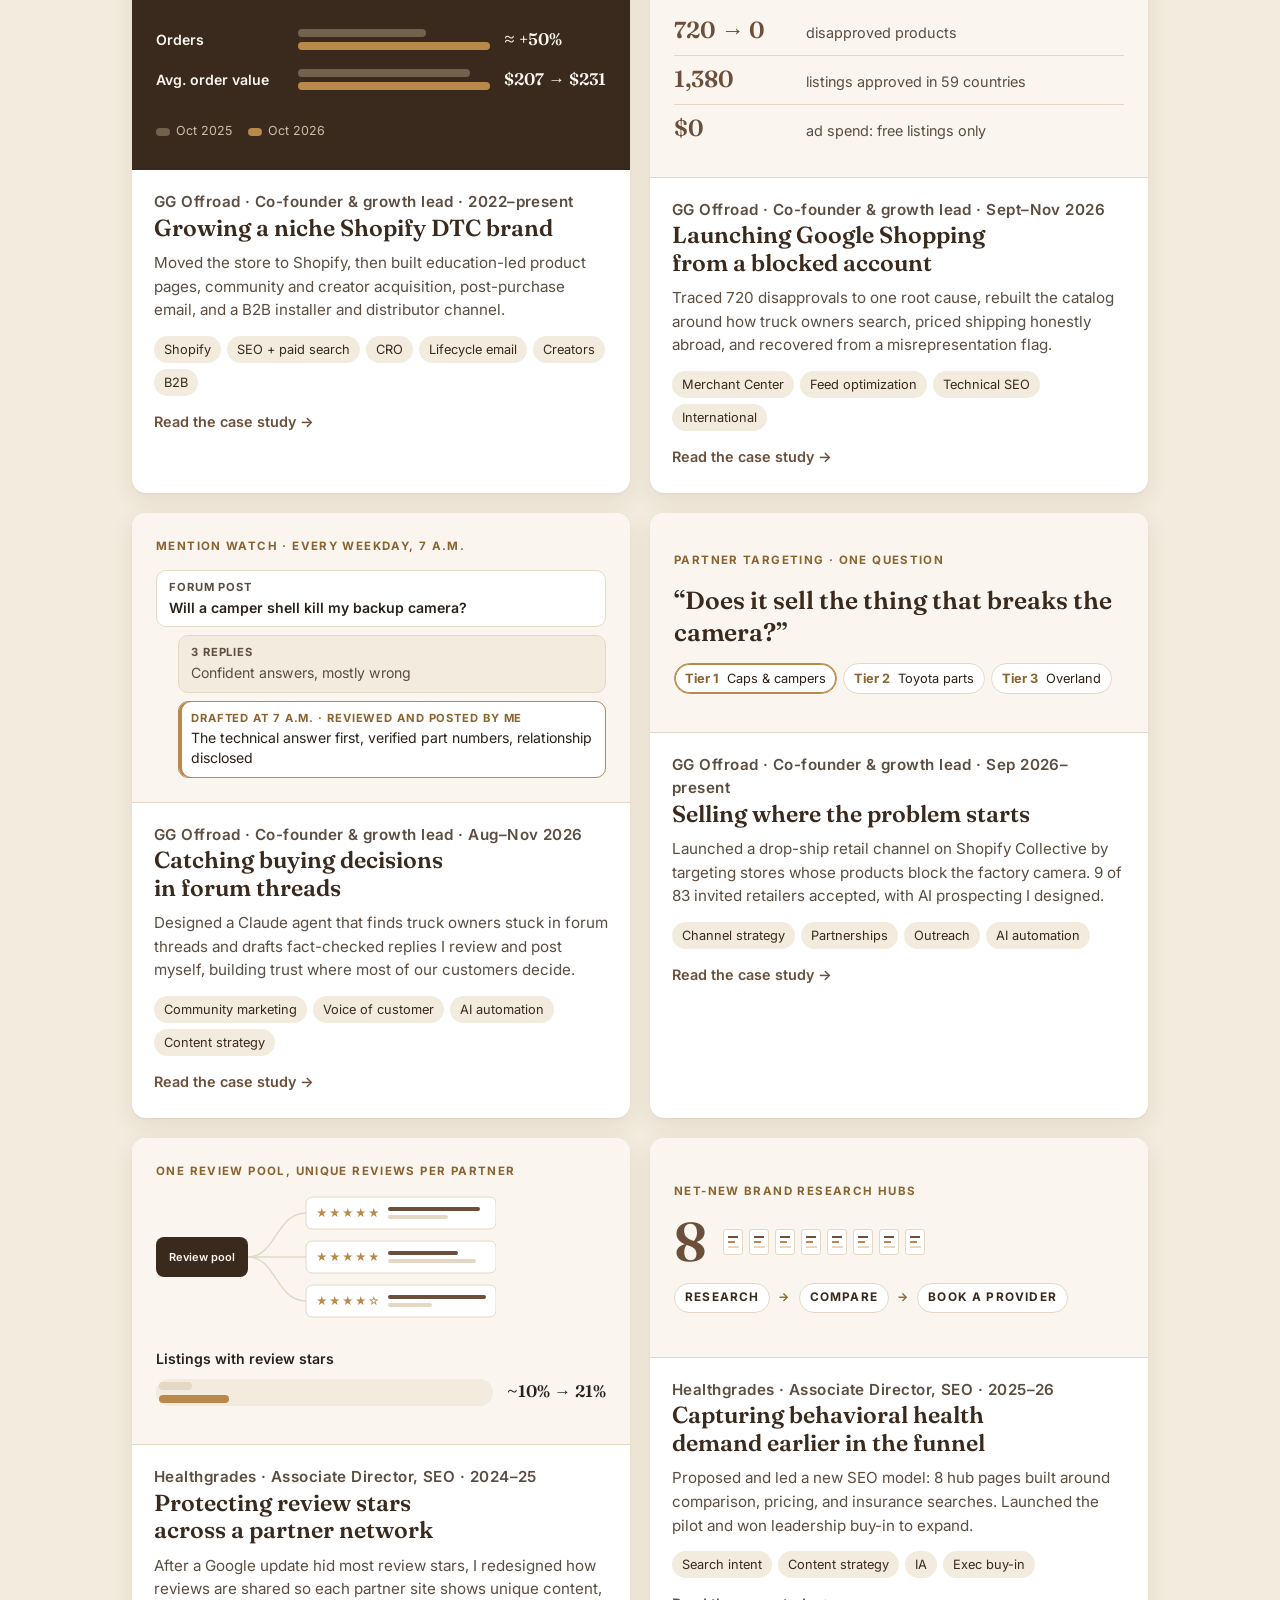
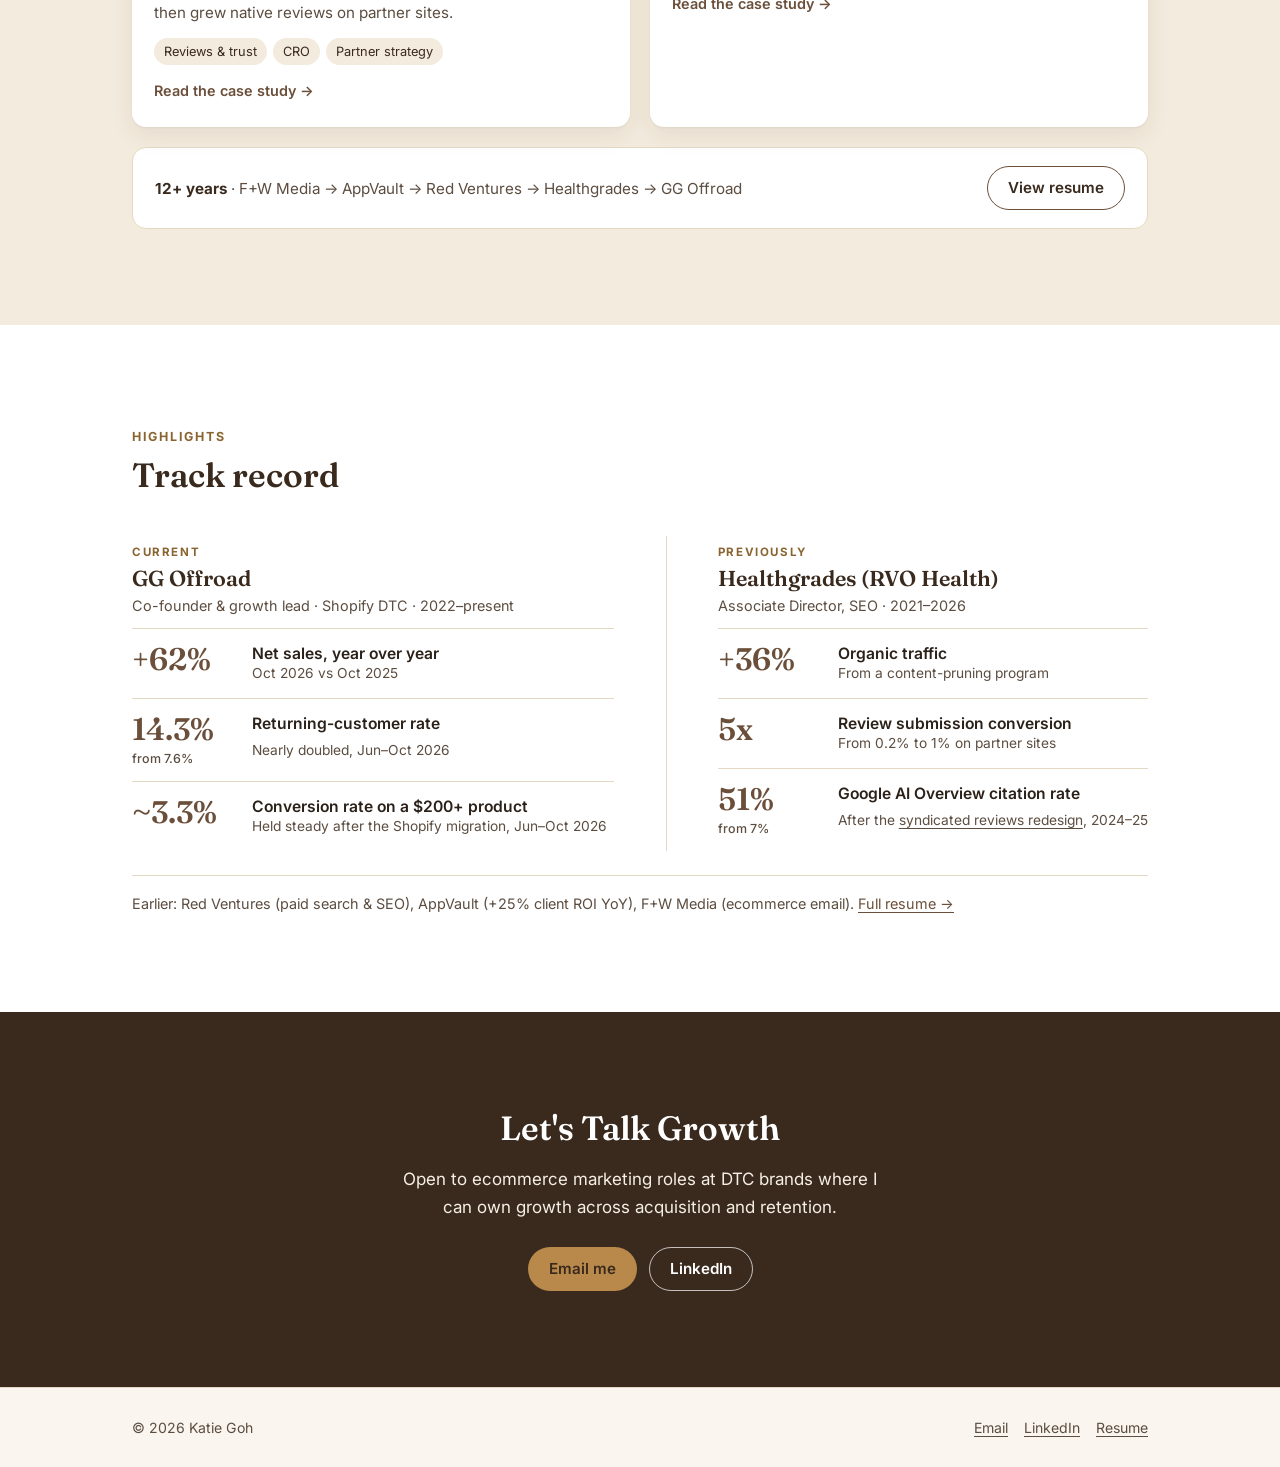
==== commit 665a39dd: "Collective: 9 of 83 invited retailers accepted Co-Authored-By: Claude Opus 5.5 <noreply@anthropic.co" ====
--- a/index.html
+++ b/index.html
@@ -148,7 +148,7 @@
             <div class="case-body">
               <p class="case-meta">GG Offroad · Co-founder &amp; growth lead · Sep 2026–present</p>
               <h3><a href="shopify-collective.html">Selling where the problem starts</a></h3>
-              <p>Launched a drop-ship retail channel on Shopify Collective by targeting stores whose products block the factory camera. 10 of 83 invited retailers accepted, with AI prospecting I designed.</p>
+              <p>Launched a drop-ship retail channel on Shopify Collective by targeting stores whose products block the factory camera. 9 of 83 invited retailers accepted, with AI prospecting I designed.</p>
               <ul class="case-tags" aria-label="Skills">
                 <li>Channel strategy</li><li>Partnerships</li><li>Outreach</li><li>AI automation</li>
               </ul>
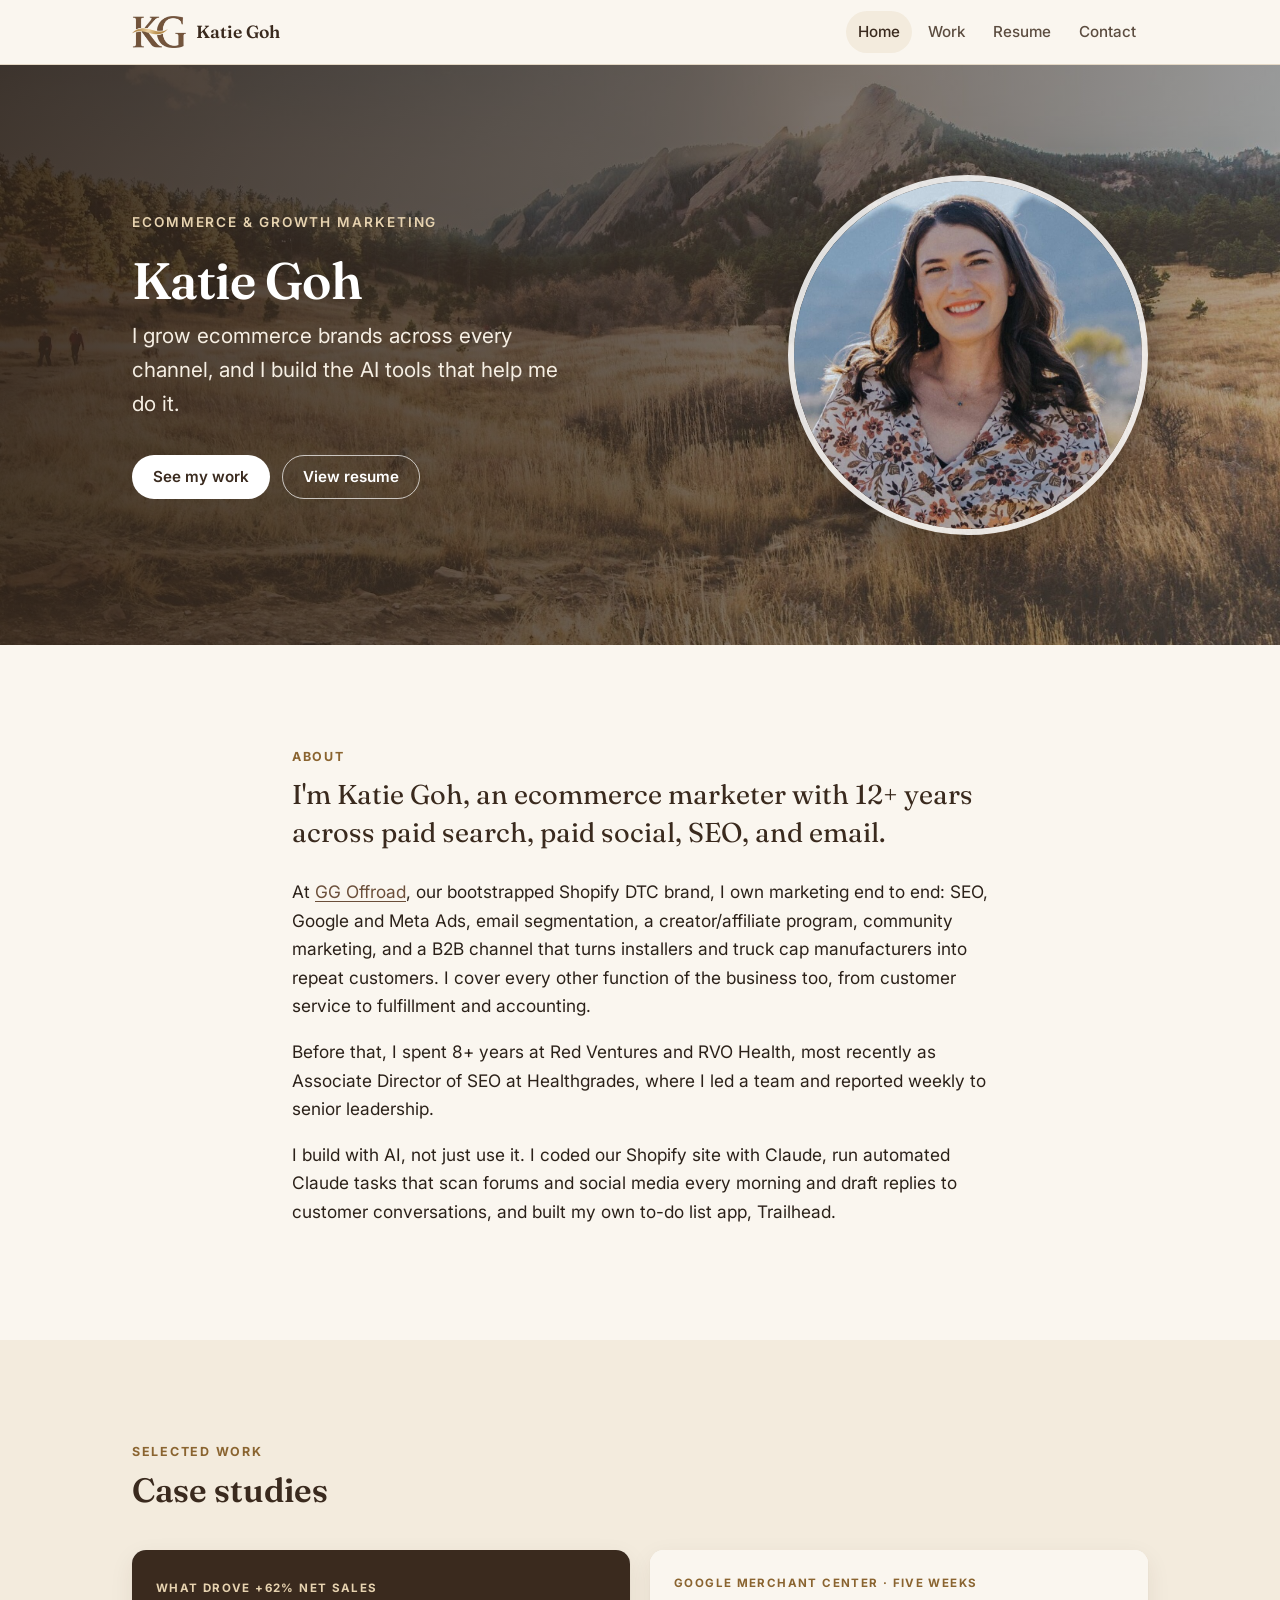
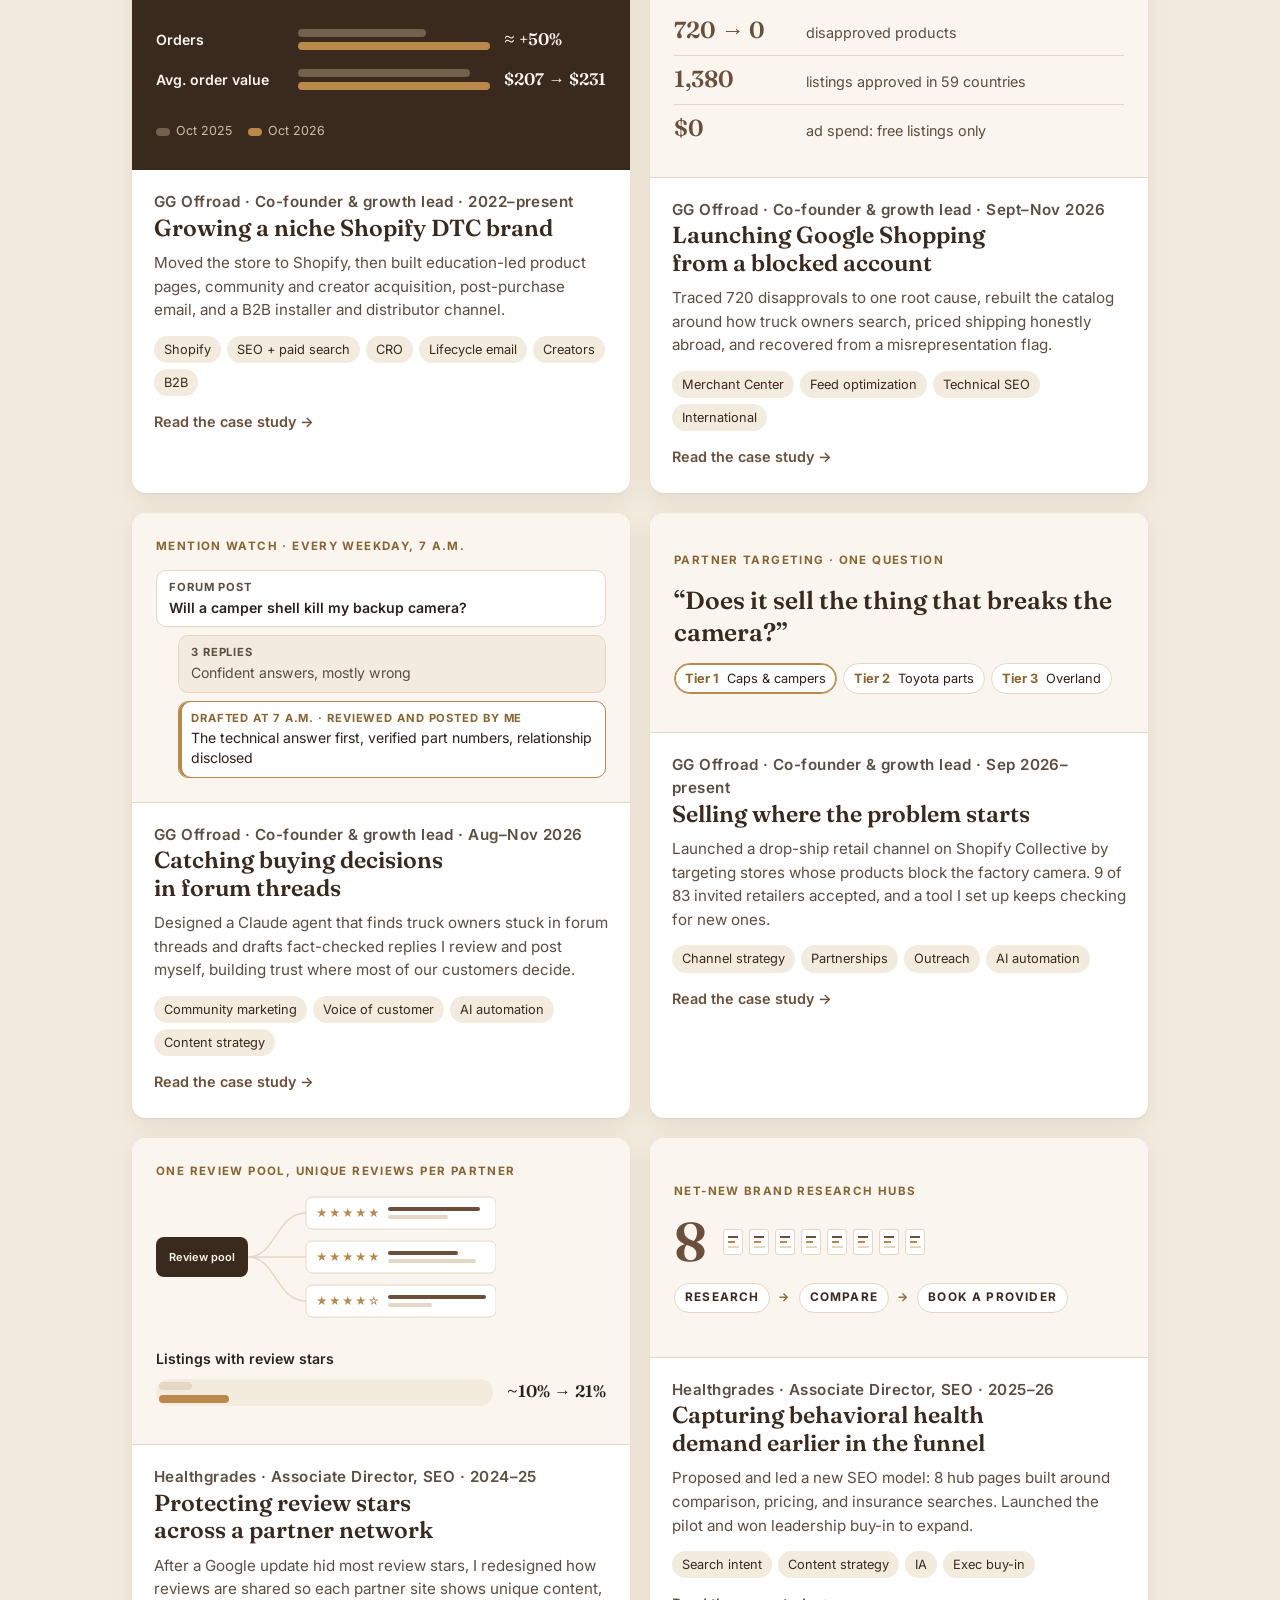
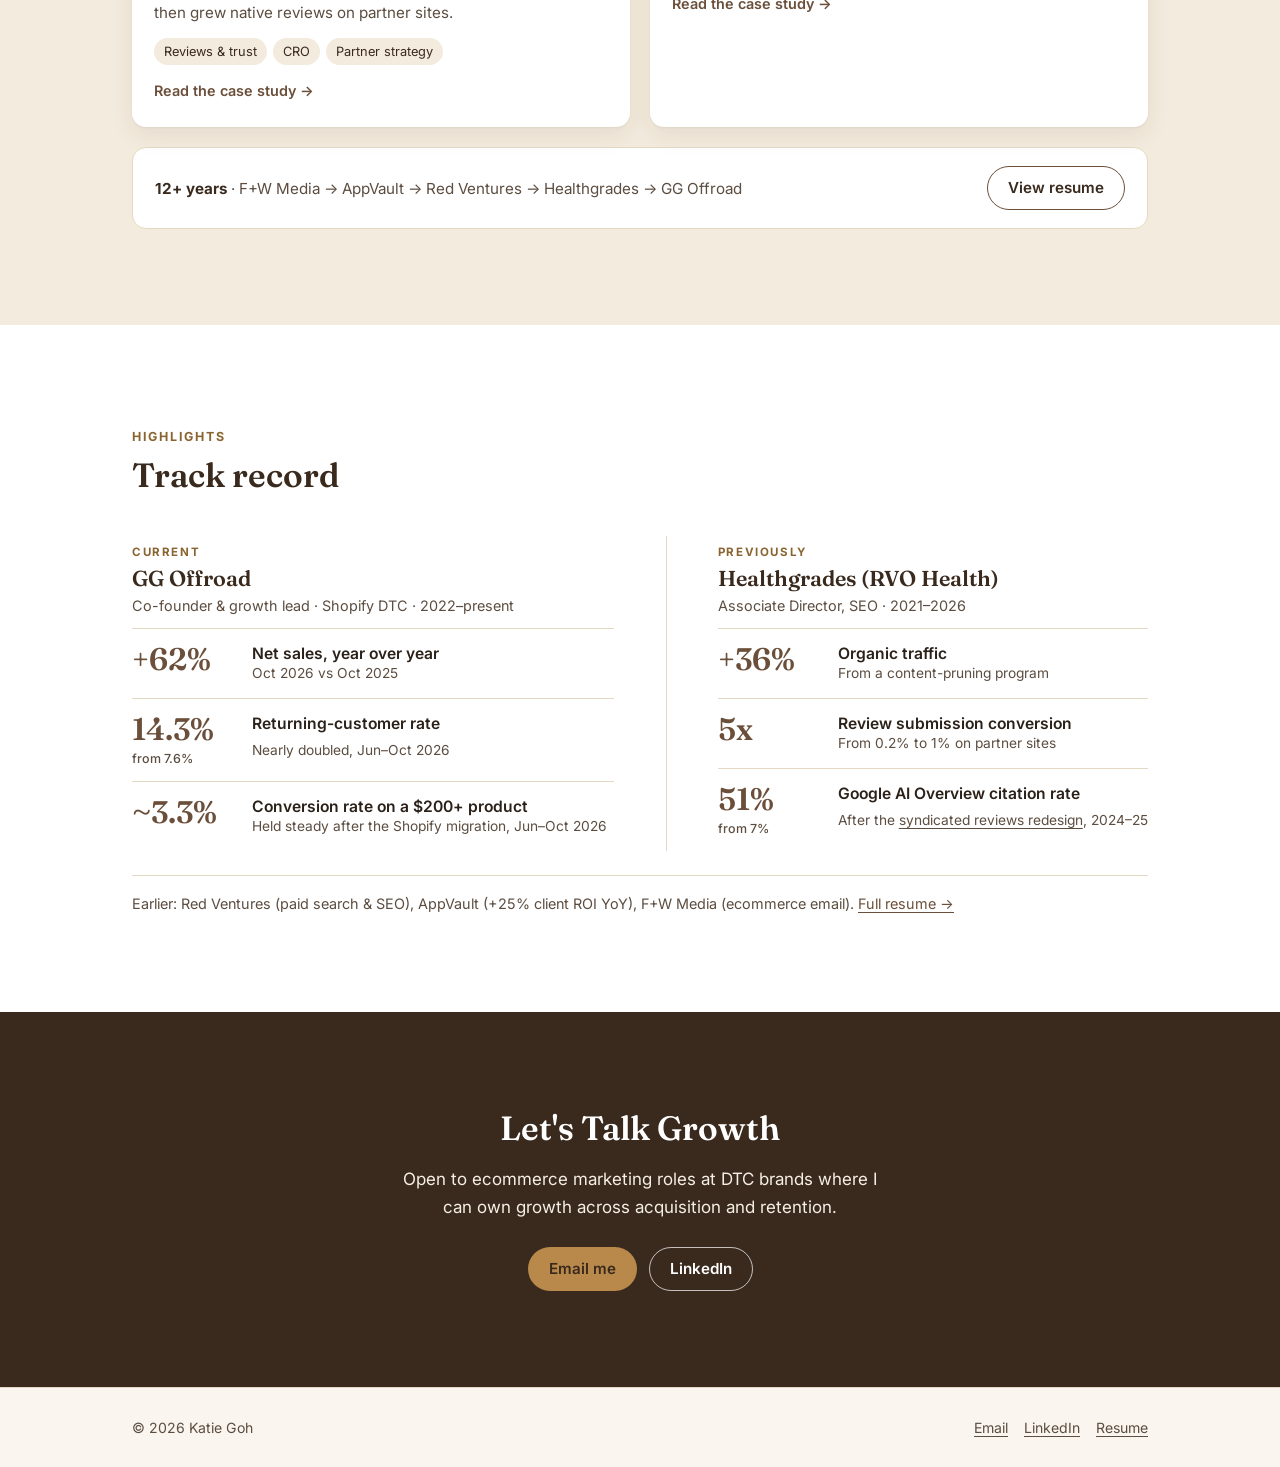
==== commit 15dca881: "Collective: highlight the tool that keeps checking for new retailers Co-Authored-By: Claude Opus 5.5" ====
--- a/index.html
+++ b/index.html
@@ -148,7 +148,7 @@
             <div class="case-body">
               <p class="case-meta">GG Offroad · Co-founder &amp; growth lead · Sep 2026–present</p>
               <h3><a href="shopify-collective.html">Selling where the problem starts</a></h3>
-              <p>Launched a drop-ship retail channel on Shopify Collective by targeting stores whose products block the factory camera. 9 of 83 invited retailers accepted, with AI prospecting I designed.</p>
+              <p>Launched a drop-ship retail channel on Shopify Collective by targeting stores whose products block the factory camera. 9 of 83 invited retailers accepted, and a tool I set up keeps checking for new ones.</p>
               <ul class="case-tags" aria-label="Skills">
                 <li>Channel strategy</li><li>Partnerships</li><li>Outreach</li><li>AI automation</li>
               </ul>
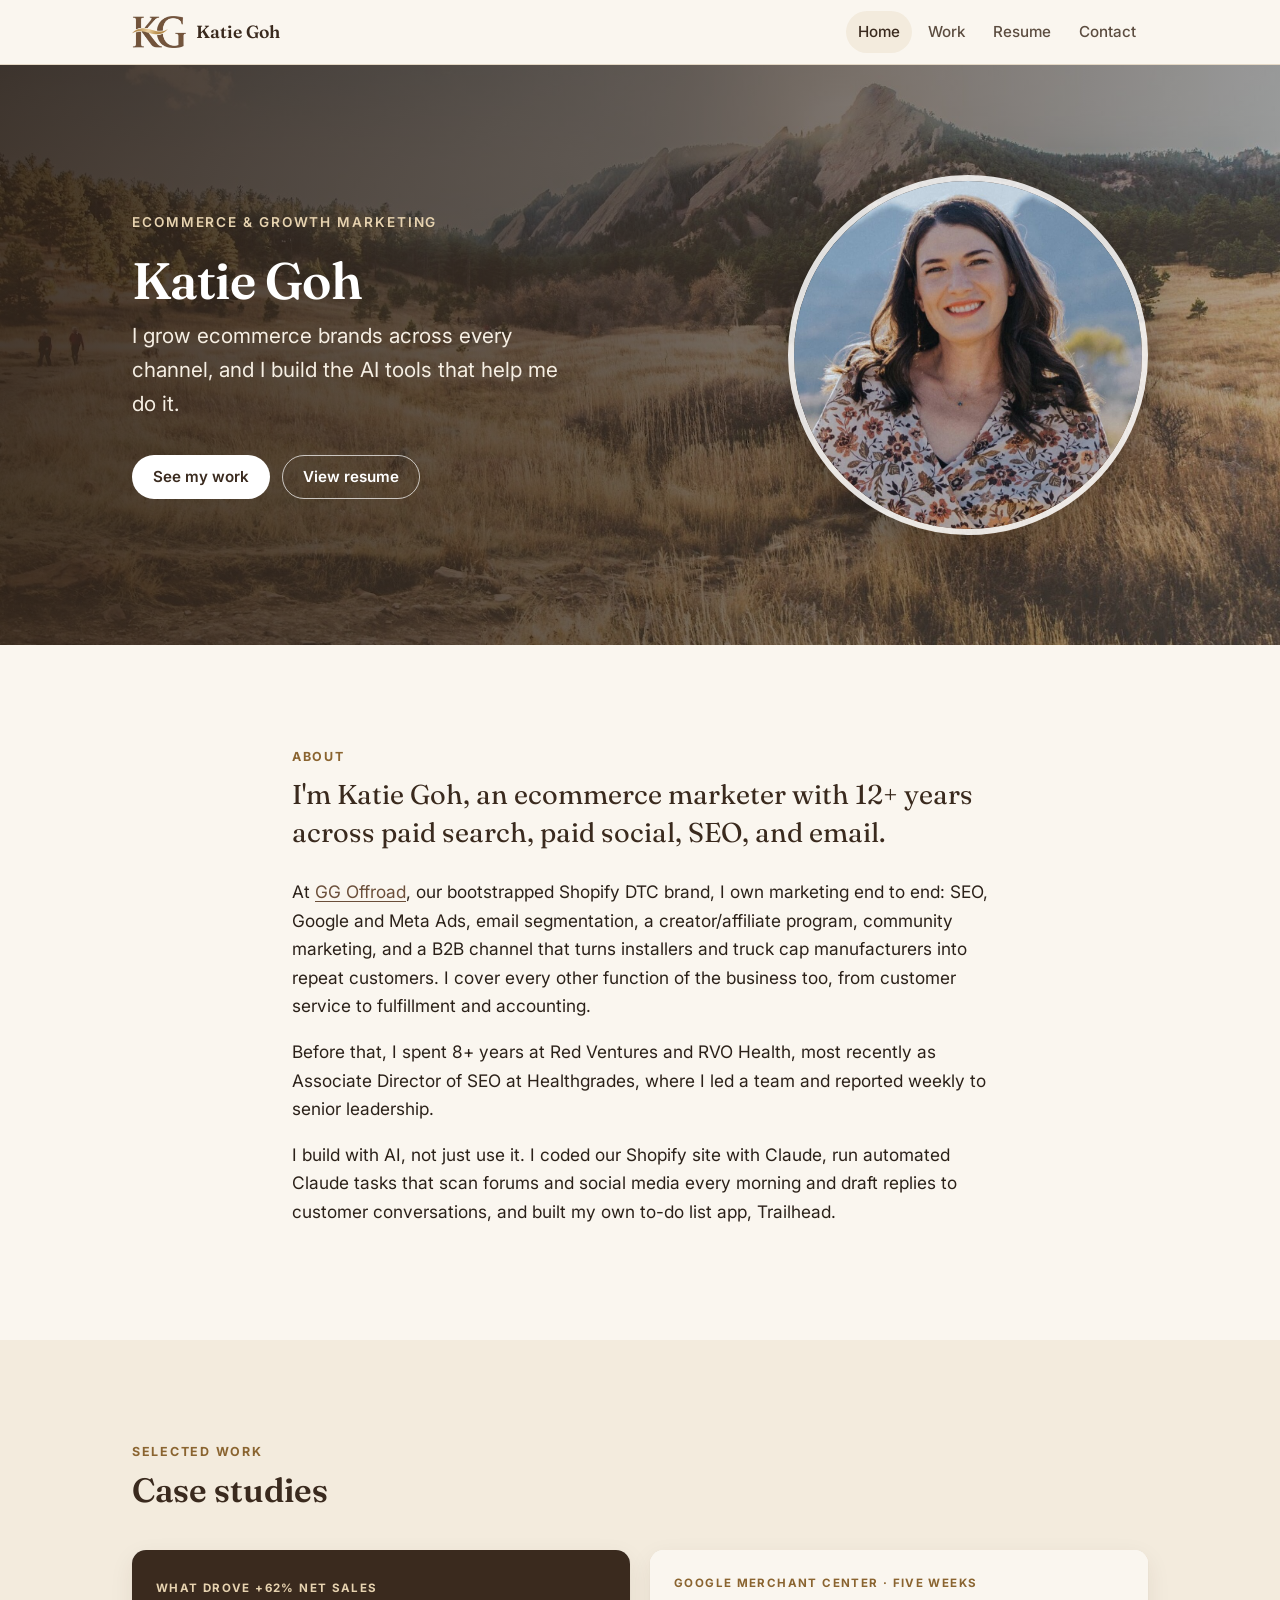
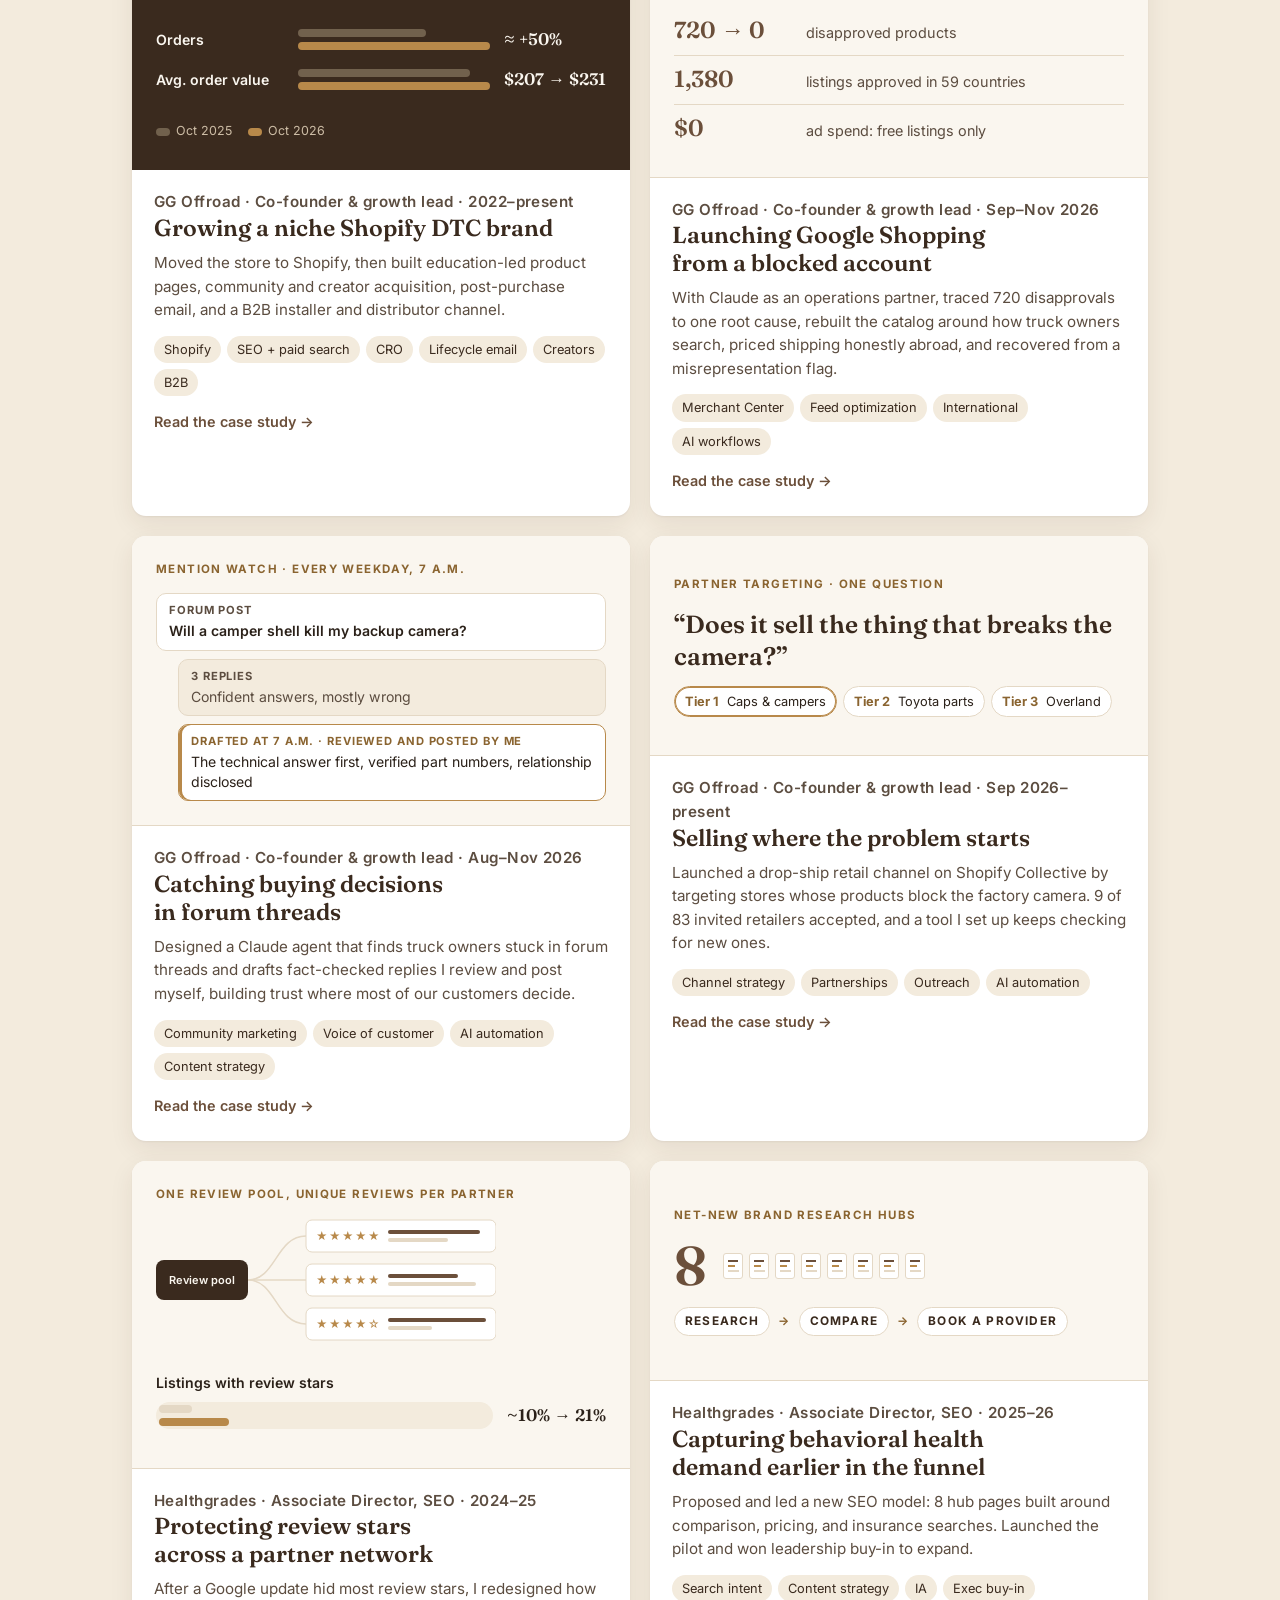
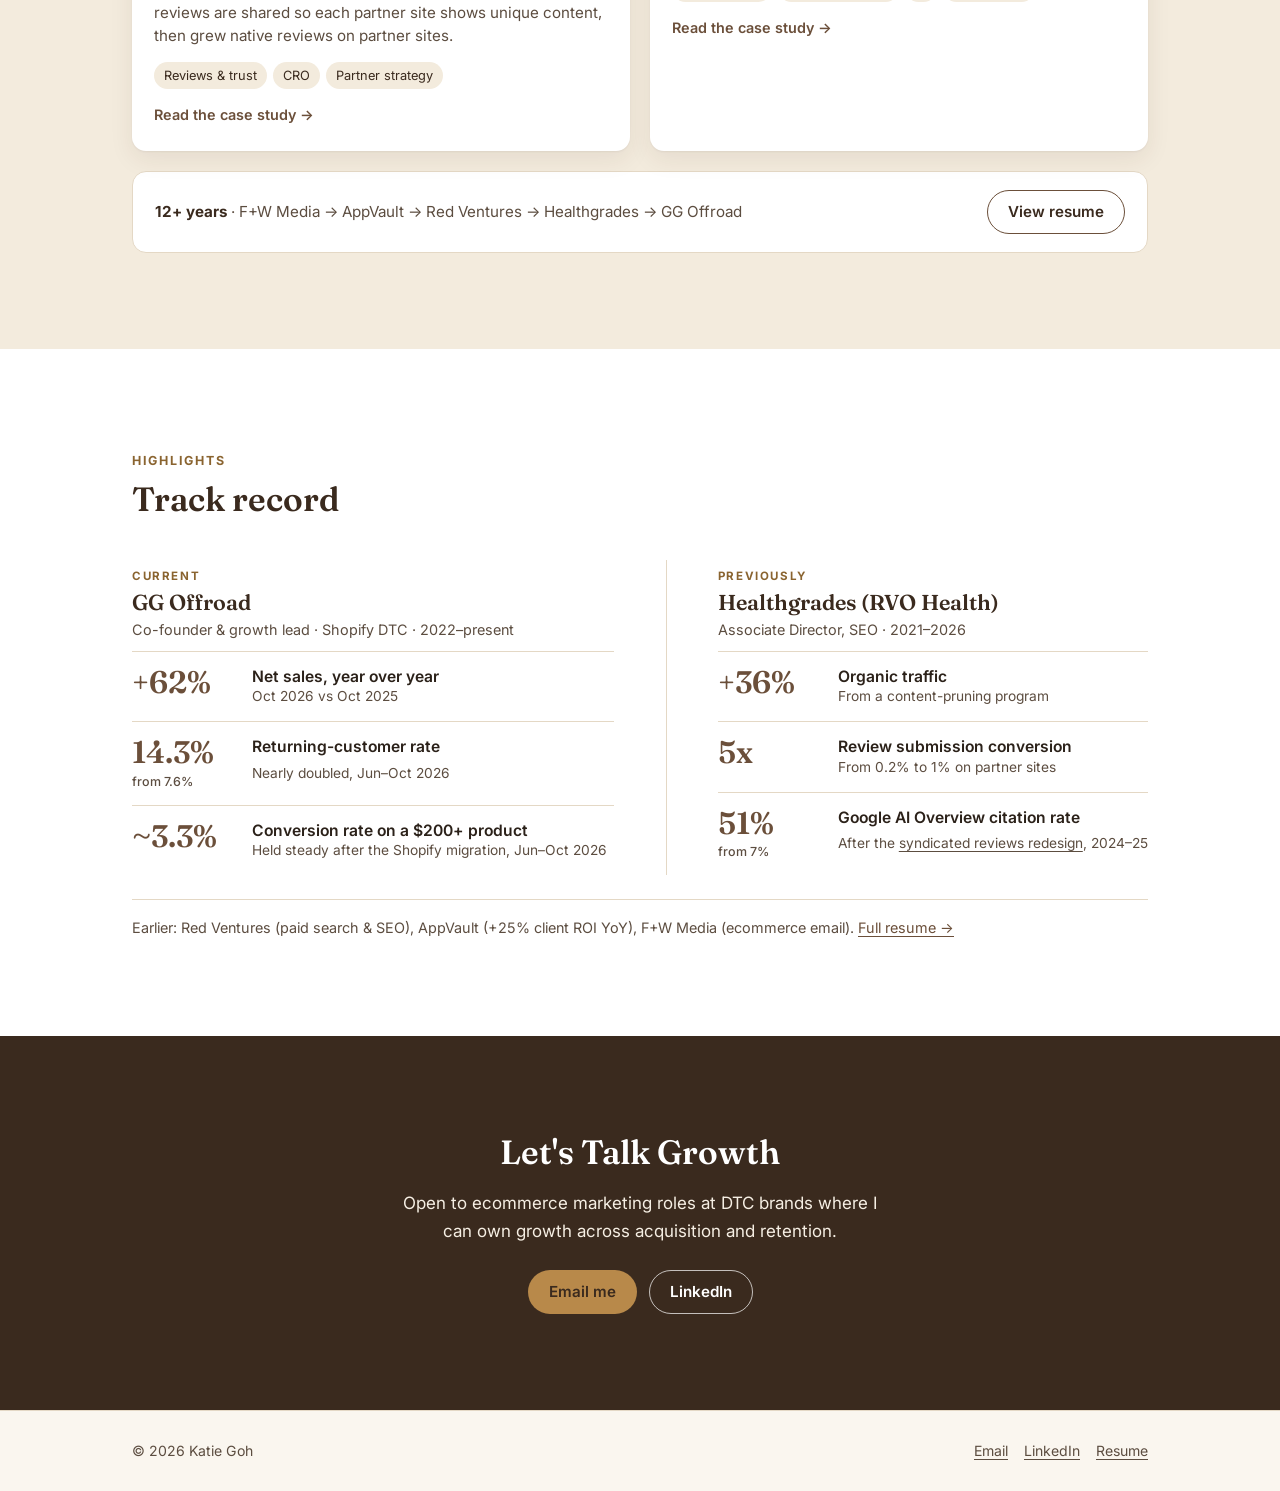
==== commit 467658e8: "Apply second-pass recruiter and marketing review edits Google Shopping: consistent "none restricted"" ====
--- a/index.html
+++ b/index.html
@@ -107,11 +107,11 @@
               </dl>
             </div>
             <div class="case-body">
-              <p class="case-meta">GG Offroad · Co-founder &amp; growth lead · Sept–Nov 2026</p>
+              <p class="case-meta">GG Offroad · Co-founder &amp; growth lead · Sep–Nov 2026</p>
               <h3><a href="google-shopping.html">Launching Google Shopping from a blocked account</a></h3>
-              <p>Traced 720 disapprovals to one root cause, rebuilt the catalog around how truck owners search, priced shipping honestly abroad, and recovered from a misrepresentation flag.</p>
-              <ul class="case-tags" aria-label="Skills">
-                <li>Merchant Center</li><li>Feed optimization</li><li>Technical SEO</li><li>International</li>
+              <p>With Claude as an operations partner, traced 720 disapprovals to one root cause, rebuilt the catalog around how truck owners search, priced shipping honestly abroad, and recovered from a misrepresentation flag.</p>
+              <ul class="case-tags" aria-label="Skills">
+                <li>Merchant Center</li><li>Feed optimization</li><li>International</li><li>AI workflows</li>
               </ul>
               <span class="more" aria-hidden="true">Read the case study →</span>
             </div>
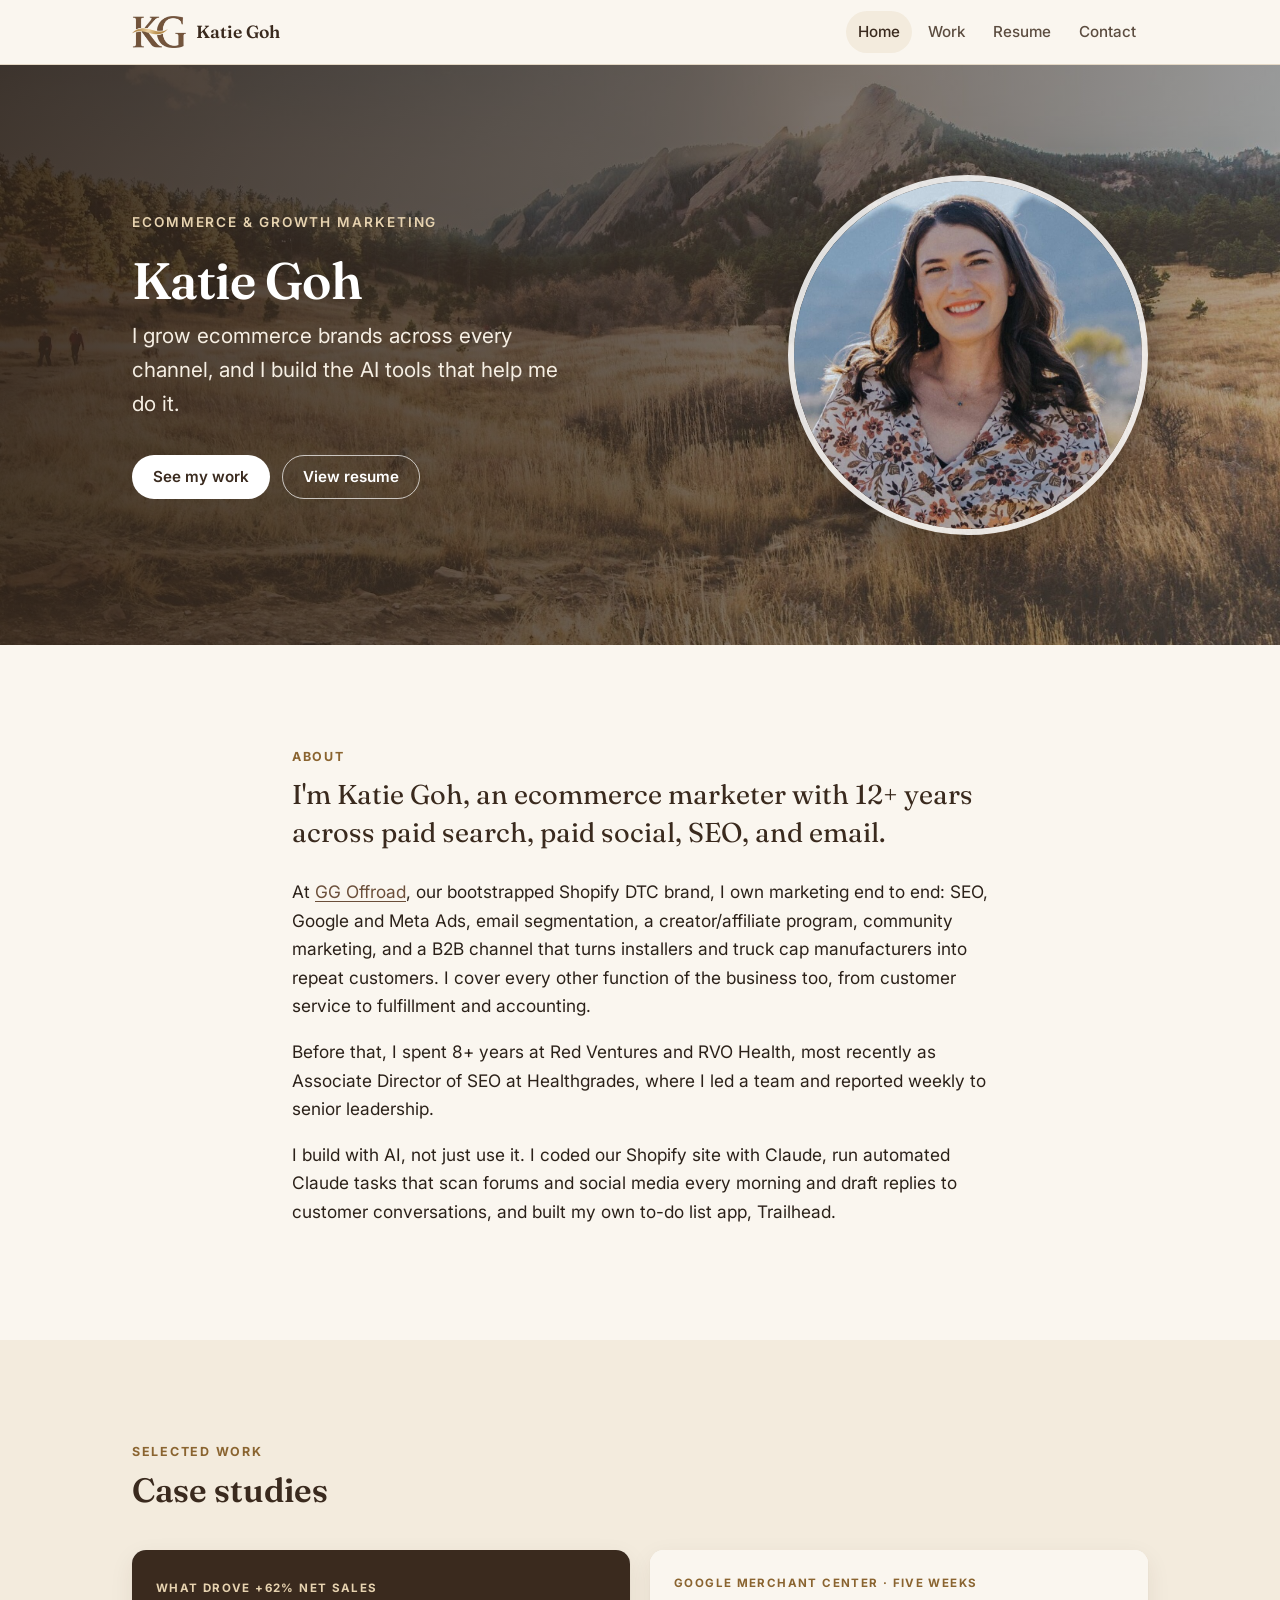
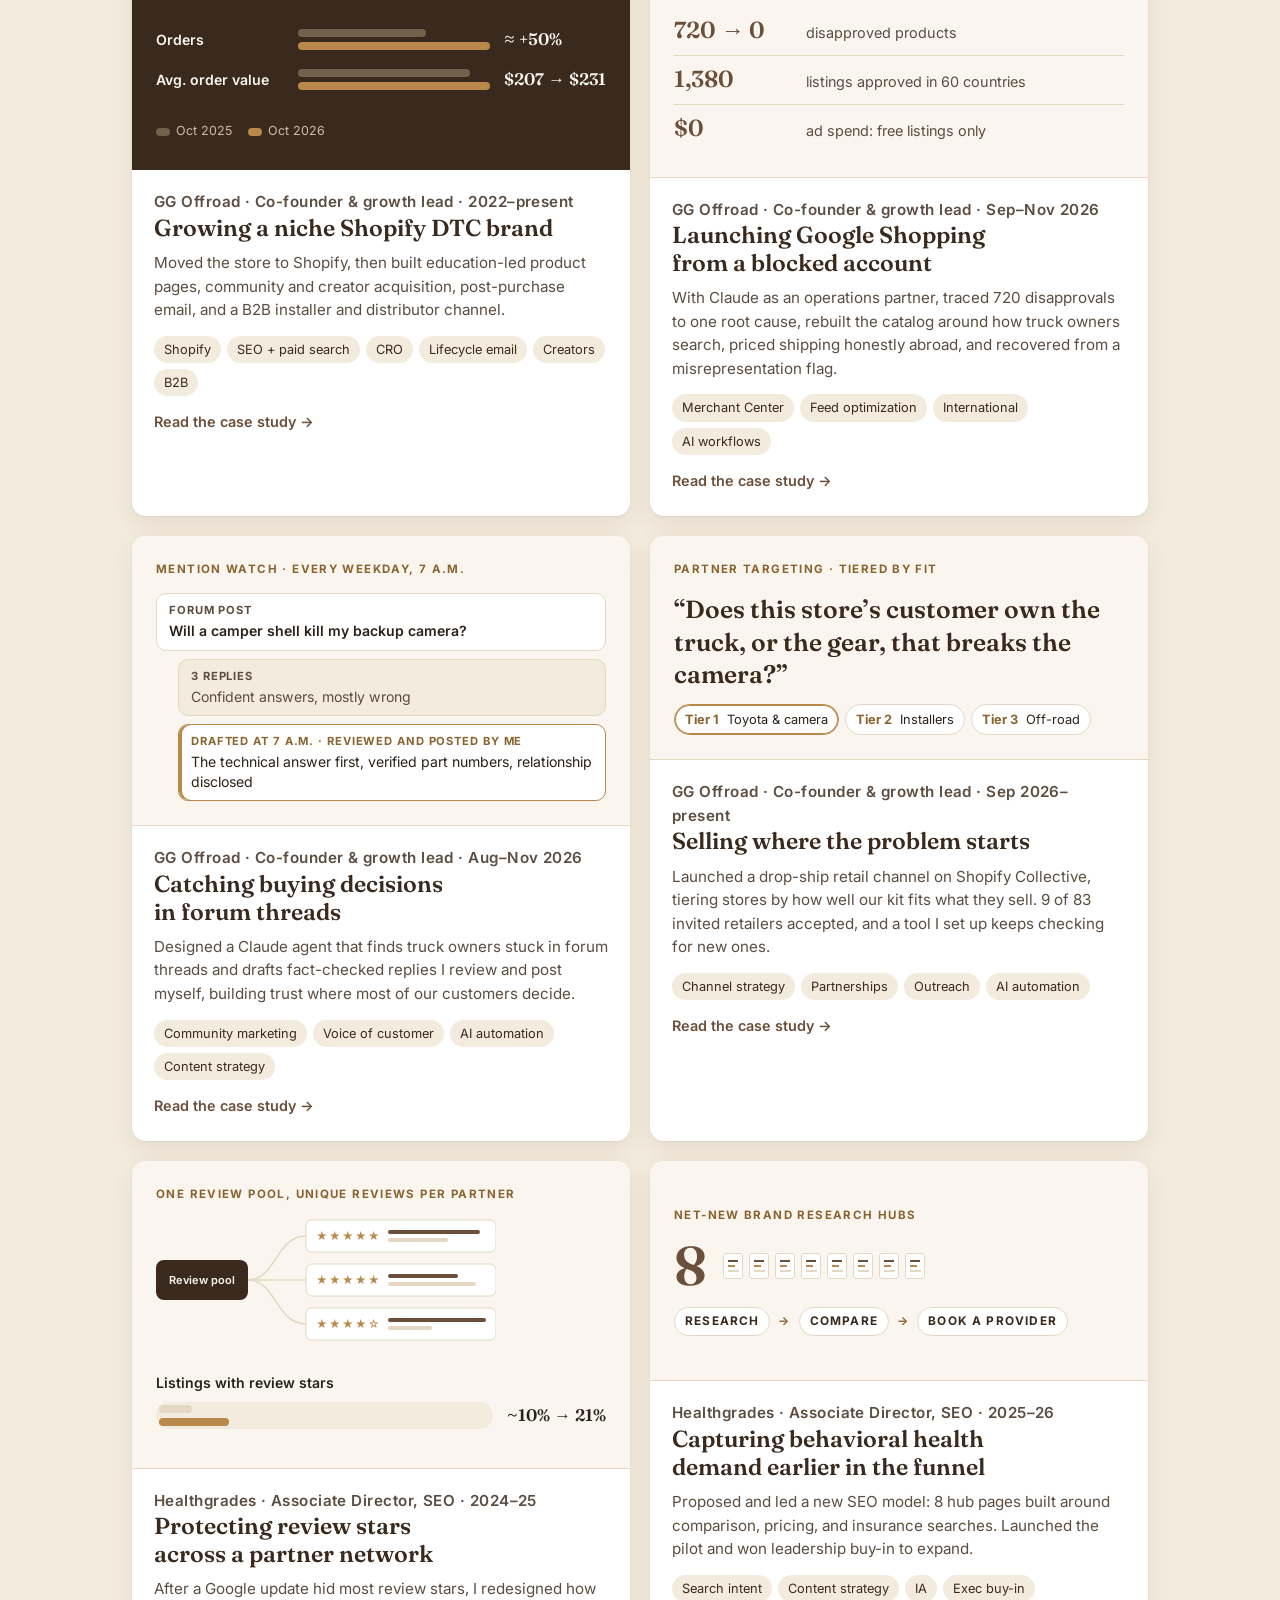
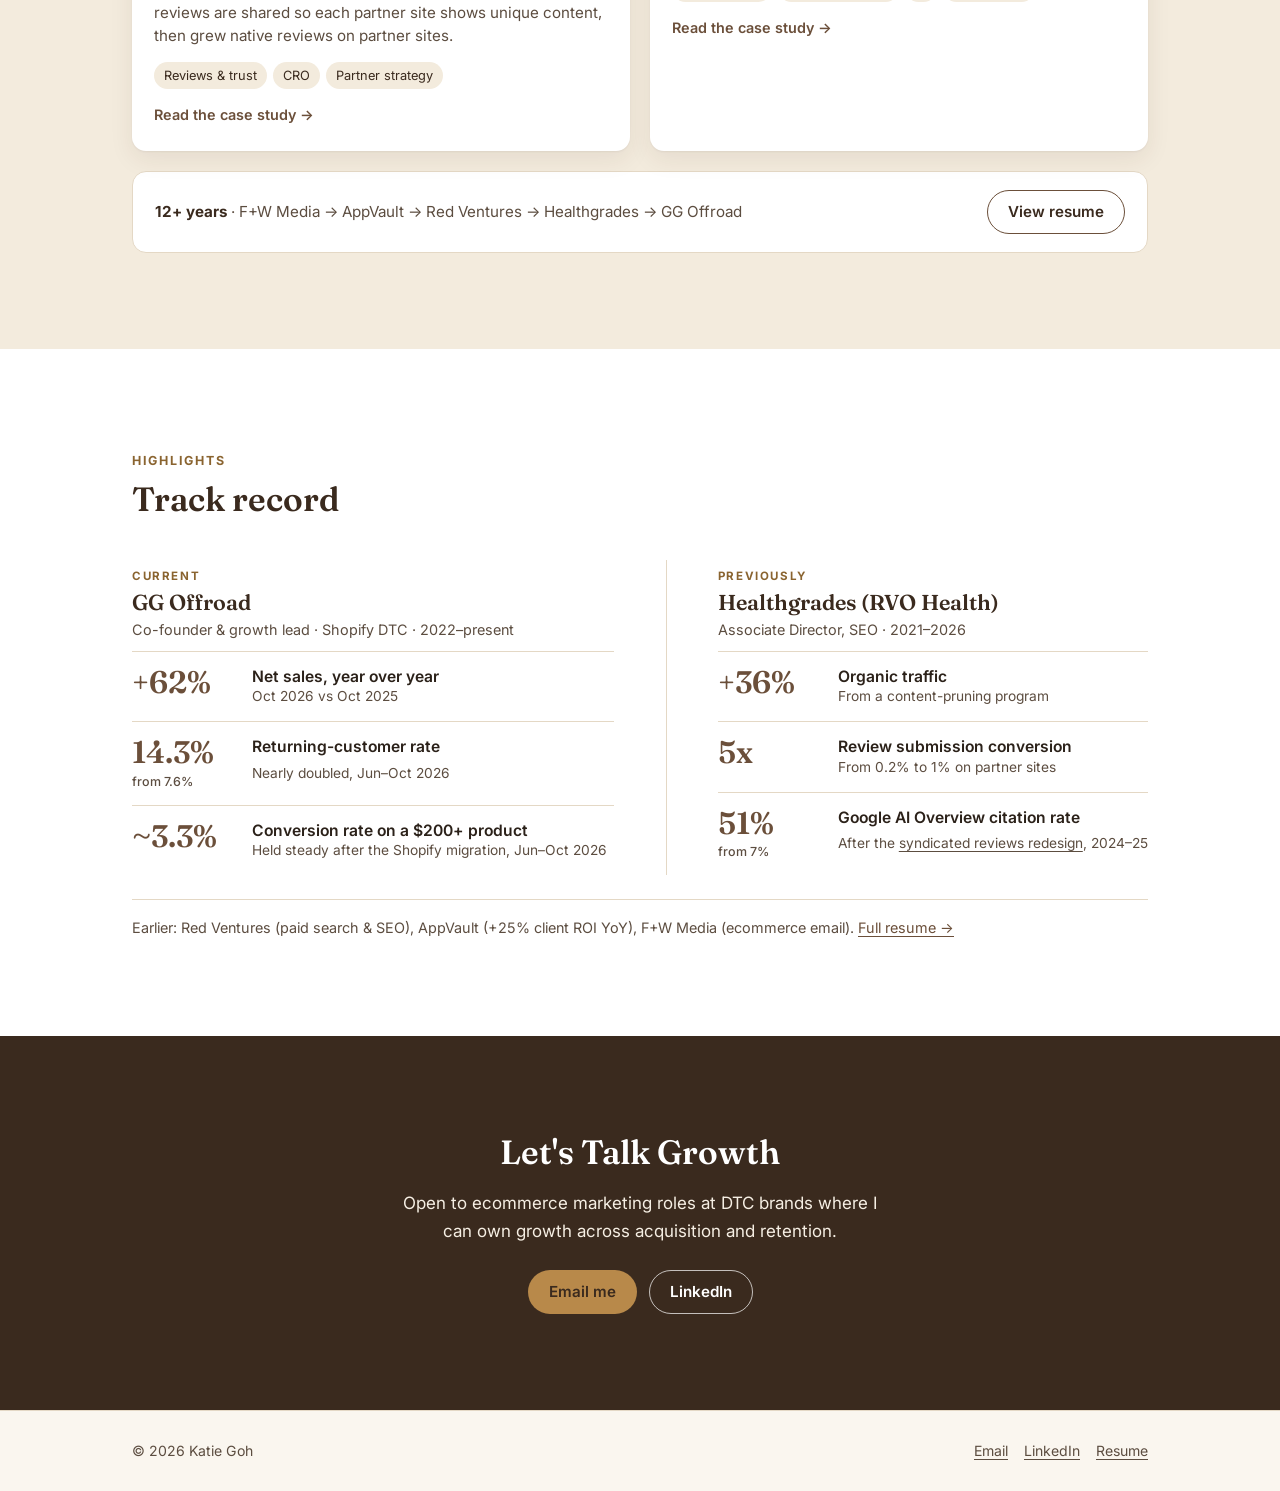
==== commit 6fc51a4c: "Apply Katie's answers to Shopping and Collective case studies Google Shopping: US is the 60th countr" ====
--- a/index.html
+++ b/index.html
@@ -102,7 +102,7 @@
               <p class="cover-label">Google Merchant Center · five weeks</p>
               <dl class="cover-stats">
                 <div><dt>720 <span aria-hidden="true">→</span><span class="sr-only">to</span> 0</dt><dd>disapproved products</dd></div>
-                <div><dt>1,380</dt><dd>listings approved in 59 countries</dd></div>
+                <div><dt>1,380</dt><dd>listings approved in 60 countries</dd></div>
                 <div><dt>$0</dt><dd>ad spend: free listings only</dd></div>
               </dl>
             </div>
@@ -139,16 +139,16 @@
 
           <article class="case">
             <div class="case-cover">
-              <p class="cover-label">Partner targeting · one question</p>
-              <p class="cover-quote">“Does it sell the thing that breaks the camera?”</p>
+              <p class="cover-label">Partner targeting · tiered by fit</p>
+              <p class="cover-quote">“Does this store’s customer own the truck, or the gear, that breaks the camera?”</p>
               <ul class="tier-chips" aria-label="Retailer tiers">
-                <li><b>Tier 1</b> Caps &amp; campers</li><li><b>Tier 2</b> Toyota parts</li><li><b>Tier 3</b> Overland</li>
+                <li><b>Tier 1</b> Toyota &amp; camera</li><li><b>Tier 2</b> Installers</li><li><b>Tier 3</b> Off-road</li>
               </ul>
             </div>
             <div class="case-body">
               <p class="case-meta">GG Offroad · Co-founder &amp; growth lead · Sep 2026–present</p>
               <h3><a href="shopify-collective.html">Selling where the problem starts</a></h3>
-              <p>Launched a drop-ship retail channel on Shopify Collective by targeting stores whose products block the factory camera. 9 of 83 invited retailers accepted, and a tool I set up keeps checking for new ones.</p>
+              <p>Launched a drop-ship retail channel on Shopify Collective, tiering stores by how well our kit fits what they sell. 9 of 83 invited retailers accepted, and a tool I set up keeps checking for new ones.</p>
               <ul class="case-tags" aria-label="Skills">
                 <li>Channel strategy</li><li>Partnerships</li><li>Outreach</li><li>AI automation</li>
               </ul>
